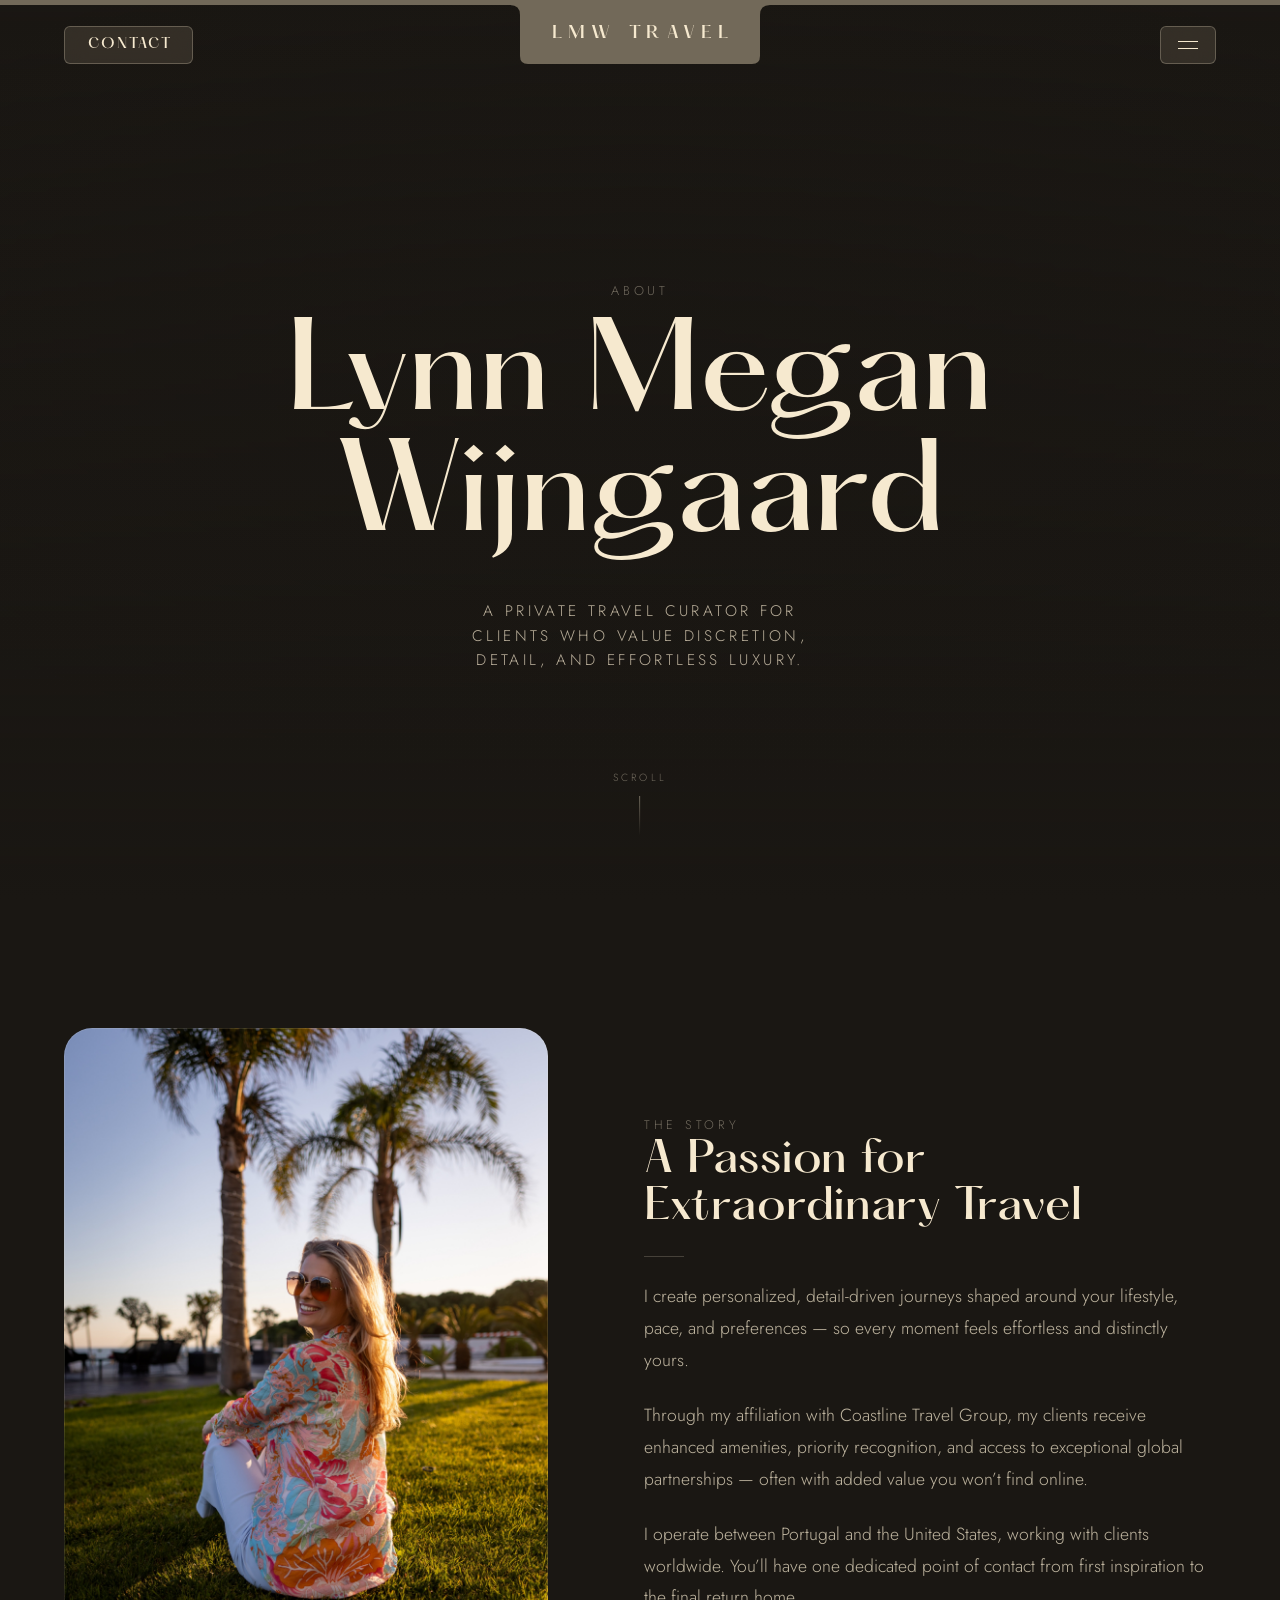
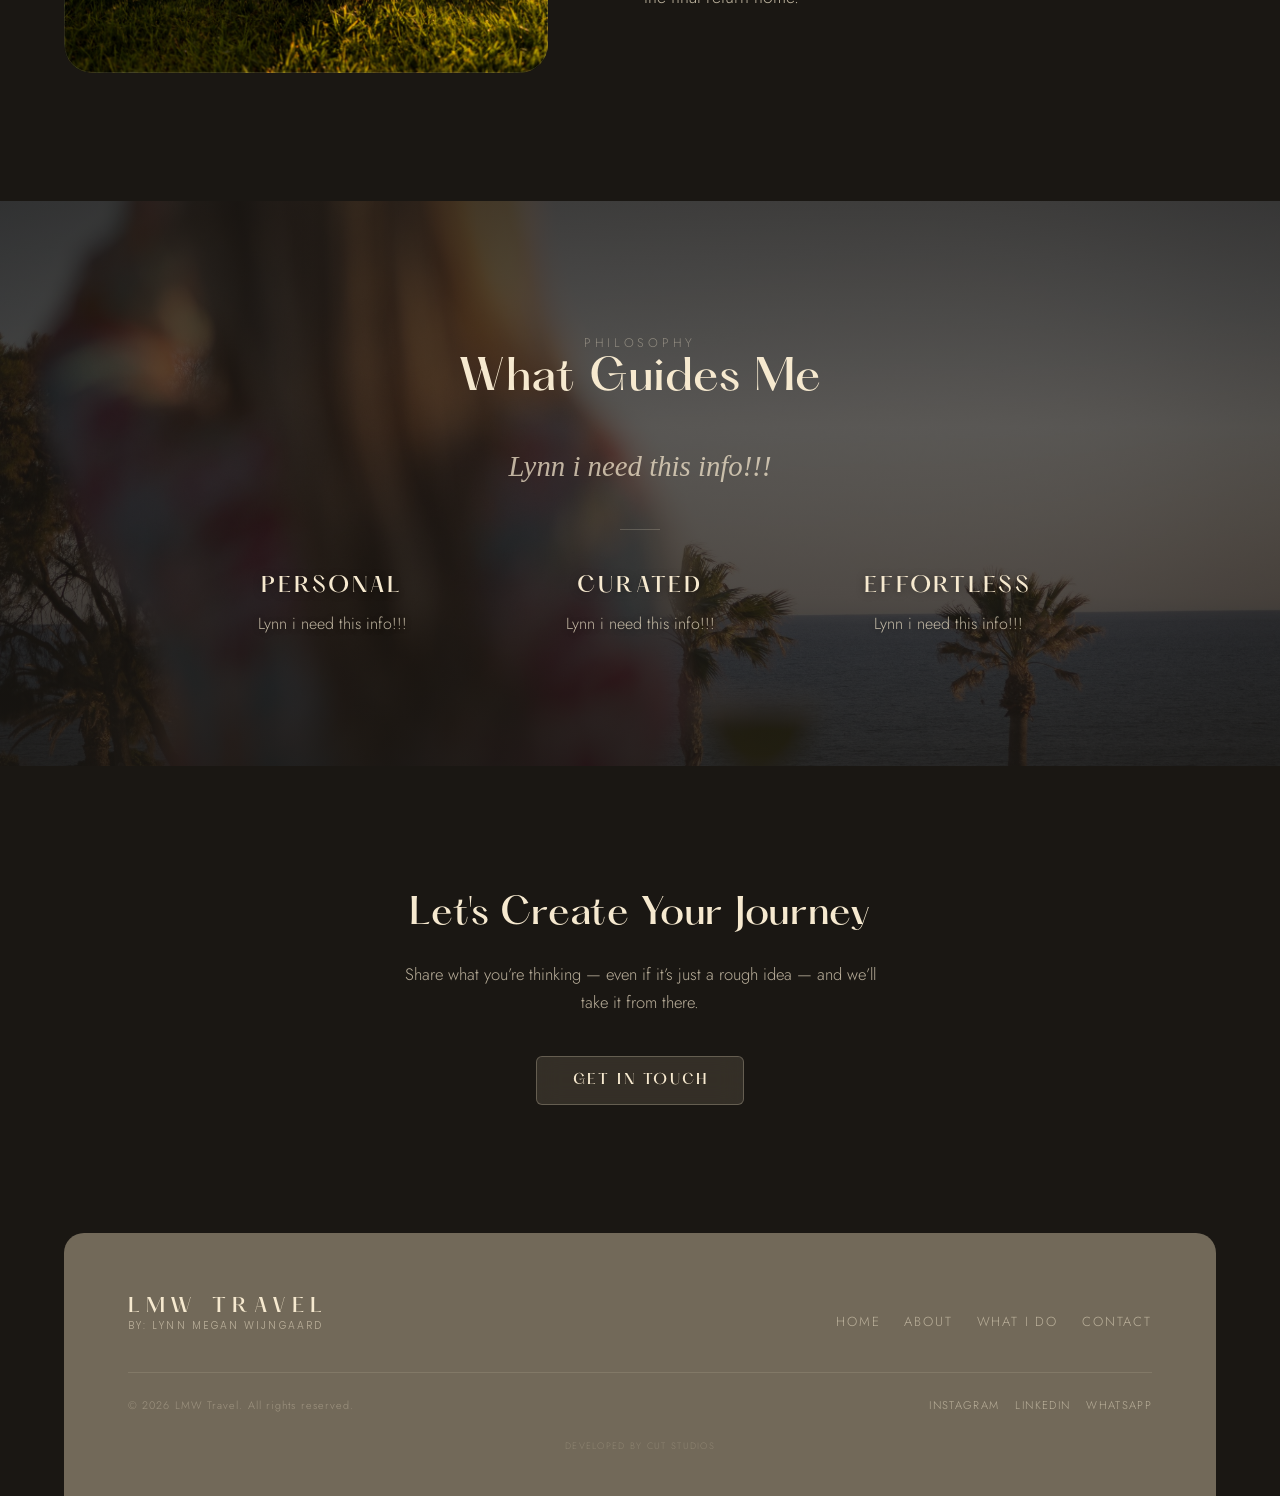
==== about.html @ 9babb36f "m" ====
<!DOCTYPE html>
<html lang="en">
<head>
  <meta charset="UTF-8">
  <meta name="viewport" content="width=device-width, initial-scale=1.0, viewport-fit=cover">
  <meta name="description" content="Meet Lynn Megan Wijngaard — the curator behind LMW Travel's bespoke luxury journeys.">
  <title>About Lynn — LMW Travel</title>

  <!-- Stylesheets (order matters) -->
  <link rel="stylesheet" href="css/reset.css">
  <link rel="stylesheet" href="css/variables.css">
  <link rel="stylesheet" href="css/typography.css">
  <link rel="stylesheet" href="css/animations.css">
  <link rel="stylesheet" href="css/header.css">
  <link rel="stylesheet" href="css/nav-overlay.css">
  <link rel="stylesheet" href="css/about.css">
  <link rel="stylesheet" href="css/footer.css">

  <!-- Preconnect for Google Fonts performance -->
  <link rel="preconnect" href="https://fonts.googleapis.com">
  <link rel="preconnect" href="https://fonts.gstatic.com" crossorigin>

  <noscript><style>.about-hero--ready .about-hero__label,.about-hero--ready .about-hero__title,.about-hero--ready .about-hero__subtitle,.about-hero--ready .about-hero__scroll{opacity:1!important;transform:none!important;animation:none!important}.header{visibility:visible!important}[data-reveal]{opacity:1!important;transform:none!important}</style></noscript>
</head>
<body class="about-page">

  <!-- ======== Header ======== -->
  <header class="header" role="banner">

    <div class="header__notch-wrap" aria-hidden="true">
      <svg class="header__notch-svg" preserveAspectRatio="none" xmlns="http://www.w3.org/2000/svg">
        <path class="header__notch-path"/>
      </svg>
    </div>

    <div class="header__bar">

      <a href="contact.html" class="header__contact" aria-label="Get in touch with Lynn">
        <svg class="header__contact-icon" aria-hidden="true" viewBox="0 0 24 24" fill="none" stroke="currentColor" stroke-width="1.5" stroke-linecap="round" stroke-linejoin="round">
          <rect x="2" y="4" width="20" height="16" rx="2"/>
          <path d="M22 4L12 13 2 4"/>
        </svg>
        <span class="header__contact-label">Contact</span>
      </a>

      <a href="index.html" class="header__notch" aria-label="LMW Travel — Home">
        <span class="header__notch-label">LMW TRAVEL</span>
      </a>

      <button
        class="hamburger"
        type="button"
        aria-label="Open navigation"
        aria-expanded="false"
        aria-controls="nav-overlay"
      >
        <span class="hamburger__line" aria-hidden="true"></span>
        <span class="hamburger__line" aria-hidden="true"></span>
      </button>

    </div>

  </header>

  <!-- ======== Navigation Overlay ======== -->
  <div class="nav-overlay" id="nav-overlay" role="dialog" aria-modal="true" aria-label="Navigation menu">

    <div class="nav-overlay__panel nav-overlay__panel--left">
      <div class="nav-overlay__inner">
        <div class="nav-overlay__brand-block">
          <span class="nav-overlay__logo-title">LMW Travel</span>
          <span class="nav-overlay__logo-subtitle">By: Lynn Megan Wijngaard</span>
        </div>
        <div class="nav-overlay__contact-block">
          <h3 class="nav-overlay__contact-heading">Get in Touch</h3>
          <p class="nav-overlay__contact-name">Lynn Megan Wijngaard</p>
          <a href="mailto:lynn@lmwtravel.com" class="nav-overlay__contact-link">lynn@lmwtravel.com</a>
          <a href="tel:+351913564962" class="nav-overlay__contact-link">+351 913 564 962</a>
        </div>
        <div class="nav-overlay__social-block">
          <a href="https://www.instagram.com/lynn_lmwtravel/" target="_blank" rel="noopener noreferrer" class="nav-overlay__social-link" aria-label="Instagram">Instagram</a>
          <a href="https://www.linkedin.com/in/lynn-megan-wijngaard-82597711a/" target="_blank" rel="noopener noreferrer" class="nav-overlay__social-link" aria-label="LinkedIn">LinkedIn</a>
          <a href="https://wa.me/351913564962?text=Hi%20Lynn%2C%20I%E2%80%99d%20love%20some%20help%20planning%20my%20next%20trip%20%E2%80%94%20looking%20forward%20to%20hearing%20from%20you!" target="_blank" rel="noopener noreferrer" class="nav-overlay__social-link" aria-label="WhatsApp">WhatsApp</a>
        </div>
      </div>
    </div>

    <div class="nav-overlay__photo">
      <img src="assets/images/lynn photo for off canvas menu.jpg" alt="LMW Travel" class="nav-overlay__photo-img nav-overlay__photo-img--active" data-index="0" />
      <img src="assets/images/what i do photo.jpg" alt="What I Do" class="nav-overlay__photo-img" data-index="1" />
      <img src="assets/images/benefits.jpg" alt="Benefits & Partnerships" class="nav-overlay__photo-img" data-index="2" />
      <img src="assets/images/Lynn about me photo.jpg" alt="About Me" class="nav-overlay__photo-img" data-index="3" />
      <img src="assets/images/contact photo.jpg" alt="Contact" class="nav-overlay__photo-img" data-index="4" />
    </div>

    <div class="nav-overlay__panel nav-overlay__panel--right">
      <div class="nav-overlay__inner">
        <div class="nav-overlay__brand-block nav-overlay__brand-block--mobile">
          <span class="nav-overlay__logo-title">LMW Travel</span>
          <span class="nav-overlay__logo-subtitle">By: Lynn Megan Wijngaard</span>
        </div>
        <nav class="nav-overlay__list" role="navigation" aria-label="Main navigation">
          <a href="about.html" class="nav-overlay__link" data-photo="3">About Me</a>
          <a href="contact.html" class="nav-overlay__link" data-photo="4">Contact</a>
          <a href="whatido.html" class="nav-overlay__link" data-photo="1">What I Do</a>
          <a href="benefits.html" class="nav-overlay__link" data-photo="2">Benefits &amp; Partnerships</a>
        </nav>
      </div>
      <div class="nav-overlay__lang">
        <button class="nav-overlay__lang-btn nav-overlay__lang-btn--active" data-lang="en">EN</button>
        <button class="nav-overlay__lang-btn" data-lang="pt">PT</button>
        <button class="nav-overlay__lang-btn" data-lang="nl">NL</button>
      </div>
    </div>

  </div>

  <!-- ======== Main Content ======== -->
  <main>

    <!-- ======== Hero Section ======== -->
    <section class="about-hero" aria-label="About Lynn">

      <div class="about-hero__image" aria-hidden="true"></div>
      <div class="about-hero__overlay" aria-hidden="true"></div>

      <div class="about-hero__content">
        <span class="about-hero__label">About</span>
        <h1 class="about-hero__title">Lynn Megan Wijngaard</h1>
        <p class="about-hero__subtitle">
          A private travel curator for clients who value discretion, detail, and effortless luxury.
        </p>
      </div>

      <div class="about-hero__scroll" aria-hidden="true">
        <span class="about-hero__scroll-label">Scroll</span>
        <span class="about-hero__scroll-line"></span>
      </div>

    </section>

    <!-- ======== Biography Section ======== -->
    <section class="about-bio" aria-label="Biography">
      <div class="about-bio__inner">

        <div class="about-bio__portrait-wrap" data-reveal>
          <div class="about-bio__portrait">
            <img
              src="assets/images/thestorysectionimage.jpg"
              alt="Lynn Megan Wijngaard — luxury travel curator"
              loading="lazy"
            />
            <div class="about-bio__portrait-accent" aria-hidden="true"></div>
          </div>
        </div>

        <div class="about-bio__text" data-reveal>
          <span class="about-bio__eyebrow">The Story</span>
          <h2 class="about-bio__heading">A Passion for<br>Extraordinary Travel</h2>
          <div class="about-bio__line" aria-hidden="true"></div>
          <div class="about-bio__body">
            <p>
              I create personalized, detail-driven journeys shaped around your lifestyle, pace, and preferences — so every moment feels effortless and distinctly yours.
            </p>
            <p>
              Through my affiliation with Coastline Travel Group, my clients receive enhanced amenities, priority recognition, and access to exceptional global partnerships — often with added value you won’t find online.
            </p>
            <p>
              I operate between Portugal and the United States, working with clients worldwide. You’ll have one dedicated point of contact from first inspiration to the final return home.
            </p>
          </div>
        </div>

      </div>
    </section>

    <!-- ======== Values / Philosophy ======== -->
    <section class="about-values" aria-label="Philosophy">
      <div class="about-values__bg" aria-hidden="true"></div>
      <div class="about-values__overlay" aria-hidden="true"></div>
      <div class="about-values__inner" data-reveal>

        <span class="about-values__eyebrow">Philosophy</span>
        <h2 class="about-values__heading">What Guides Me</h2>
        <blockquote class="about-values__quote">
          Lynn i need this info!!!
        </blockquote>
        <div class="about-values__line" aria-hidden="true"></div>

        <div class="about-values__pillars">
          <div class="about-values__pillar">
            <h3 class="about-values__pillar-title">Personal</h3>
            <p class="about-values__pillar-desc">Lynn i need this info!!!</p>
          </div>
          <div class="about-values__pillar">
            <h3 class="about-values__pillar-title">Curated</h3>
            <p class="about-values__pillar-desc">Lynn i need this info!!!</p>
          </div>
          <div class="about-values__pillar">
            <h3 class="about-values__pillar-title">Effortless</h3>
            <p class="about-values__pillar-desc">Lynn i need this info!!!</p>
          </div>
        </div>

      </div>
    </section>

    <!-- ======== Call to Action ======== -->
    <section class="about-cta" aria-label="Get started">
      <div class="about-cta__inner" data-reveal>
        <h2 class="about-cta__heading">Let's Create Your Journey</h2>
        <p class="about-cta__desc">
          Share what you’re thinking — even if it’s just a rough idea — and we’ll take it from there.
        </p>
        <a href="mailto:lynn@lmwtravel.com" class="about-cta__btn">Get in Touch</a>
      </div>
    </section>

  </main>

  <!-- ======== Footer ======== -->
  <footer class="site-footer" role="contentinfo">
    <div class="site-footer__card">
      <div class="site-footer__top" data-reveal>
        <div class="site-footer__brand">
          <span class="site-footer__logo">LMW Travel</span>
          <span class="site-footer__tagline">By: Lynn Megan Wijngaard</span>
        </div>
        <nav class="site-footer__links" aria-label="Footer navigation">
          <a href="index.html" class="site-footer__link">Home</a>
          <a href="about.html" class="site-footer__link">About</a>
          <a href="whatido.html" class="site-footer__link">What&nbsp;I&nbsp;Do</a>
          <a href="contact.html" class="site-footer__link">Contact</a>
        </nav>
      </div>
      <div class="site-footer__bottom">
        <span class="site-footer__copy">&copy; 2026 LMW Travel. All rights reserved.</span>
        <div class="site-footer__social">
          <a href="https://www.instagram.com/lynn_lmwtravel/" target="_blank" rel="noopener noreferrer" class="site-footer__social-link" aria-label="Instagram">Instagram</a>
          <a href="https://www.linkedin.com/in/lynn-megan-wijngaard-82597711a/" target="_blank" rel="noopener noreferrer" class="site-footer__social-link" aria-label="LinkedIn">LinkedIn</a>
          <a href="https://wa.me/351913564962?text=Hi%20Lynn%2C%20I%E2%80%99d%20love%20some%20help%20planning%20my%20next%20trip%20%E2%80%94%20looking%20forward%20to%20hearing%20from%20you!" target="_blank" rel="noopener noreferrer" class="site-footer__social-link" aria-label="WhatsApp">WhatsApp</a>
        </div>
      </div>
      <div class="site-footer__credit">
        <span class="site-footer__credit-text">Developed by <a href="https://www.cutstudios.pt" target="_blank" rel="noopener noreferrer" class="site-footer__credit-link" aria-label="Cut Studios"><span class="site-footer__cut-logo" aria-hidden="true"></span>Cut Studios</a></span>
      </div>
    </div>
  </footer>

  <!-- ======== Back to Top ======== -->
  <button class="back-to-top" id="back-to-top" type="button" aria-label="Back to top">
    <svg width="14" height="14" viewBox="0 0 14 14" fill="none" stroke="currentColor" stroke-width="1.2" stroke-linecap="round" stroke-linejoin="round" aria-hidden="true">
      <path d="M7 12V2"/>
      <path d="M2 6l5-5 5 5"/>
    </svg>
  </button>

  <!-- Scripts (deferred) -->
  <script src="js/nav.js" defer></script>
  <script src="js/about.js" defer></script>

</body>
</html>
---- css/variables.css ----
/* ==========================================================================
   LMW Travel — CSS Custom Properties
   ========================================================================== */

:root {
  /* ---- Colors ---- */
  --color-stone: #726959;
  --color-cream: #f6e9cf;
  --color-ink: #1a1713;

  /* Stone glazes */
  --color-stone-55: rgba(114, 105, 89, 0.55);
  --color-stone-65: rgba(114, 105, 89, 0.65);
  --color-stone-75: rgba(114, 105, 89, 0.75);
  --color-stone-30: rgba(114, 105, 89, 0.3);
  --color-stone-35: rgba(114, 105, 89, 0.35);

  /* Cream UI */
  --color-cream-75: rgba(246, 233, 207, 0.75);
  --color-cream-72: rgba(246, 233, 207, 0.72);
  --color-cream-40: rgba(246, 233, 207, 0.4);
  --color-cream-20: rgba(246, 233, 207, 0.2);
  --color-cream-12: rgba(246, 233, 207, 0.12);

  /* Ink overlays */
  --color-ink-55: rgba(26, 23, 19, 0.55);
  --color-ink-72: rgba(26, 23, 19, 0.72);
  --color-ink-97: rgba(26, 23, 19, 0.97);

  /* ---- Typography ---- */
  --font-display: 'Cormorant Garamond', serif;
  --font-brand: 'PP Hatton', 'Cormorant Garamond', serif;
  --font-ui: 'Jost', sans-serif;

  --text-hero: clamp(3.2rem, 9vw, 8rem);
  --text-sub: clamp(0.85rem, 2vw, 1.1rem);
  --text-nav: clamp(0.7rem, 1.5vw, 0.85rem);
  --text-caption: clamp(0.65rem, 1.2vw, 0.75rem);

  --tracking-display: 0.02em;
  --tracking-wide: 0.18em;
  --tracking-ultra: 0.3em;

  /* ---- Spacing ---- */
  --space-xs: 0.5rem;
  --space-sm: 1rem;
  --space-md: 1.5rem;
  --space-lg: 2.5rem;
  --space-xl: 4rem;
  --space-2xl: 6rem;

  --header-height: 70px;
  --header-height-mobile: 56px;

  --notch-width: 240px;
  --notch-width-mobile: 175px;
  --notch-height: 64px;
  --notch-height-mobile: 52px;

  --rail-weight: 5px;

  --btn-height: 34px;
  --btn-height-desktop: 38px;

  --btn-radius: 6px;
  --btn-bg: rgba(114, 105, 89, 0.3);
  --btn-bg-hover: rgba(114, 105, 89, 0.5);
  --btn-border: rgba(246, 233, 207, 0.25);

  /* ---- Easings ---- */
  --ease-luxury: cubic-bezier(0.25, 0.46, 0.45, 0.94);
  --ease-entrance: cubic-bezier(0.16, 1, 0.3, 1);
  --ease-exit: cubic-bezier(0.55, 0, 1, 0.45);

  /* ---- Durations ---- */
  --dur-fast: 0.25s;
  --dur-mid: 0.5s;
  --dur-slow: 0.9s;
  --dur-cinematic: 1.4s;

  /* ---- Staggered Hero Entrance Delays ---- */
  --delay-line1: 0.8s;
  --delay-line2: 1.1s;
  --delay-tagline: 1.4s;
  --delay-cta: 1.8s;

  /* Breakpoints (documented; media queries cannot reliably use var()) */
  --bp-tablet: 768px;
  --bp-desktop: 1024px;
  --bp-wide: 1440px;
}
---- css/typography.css ----
/* ==========================================================================
   LMW Travel — Typography: Font Imports & Type Scale
   ========================================================================== */

@import url('https://fonts.googleapis.com/css2?family=Jost:wght@300;400&family=Poppins:wght@300;400&display=swap');

@font-face {
  font-family: 'PP Hatton';
  src: url('../assets/fonts/pp-hatton-medium-500.otf') format('opentype');
  font-weight: 500;
  font-style: normal;
  font-display: swap;
}

body {
  font-family: var(--font-ui);
  font-weight: 300;
  color: var(--color-cream);
}

.t-display {
  font-family: var(--font-display);
  font-style: italic;
  font-weight: 400;
  letter-spacing: var(--tracking-display);
}

.t-ui {
  font-family: var(--font-ui);
  font-weight: 300;
  text-transform: uppercase;
  letter-spacing: var(--tracking-ultra);
}

.t-caption {
  font-family: var(--font-ui);
  font-weight: 300;
  font-size: var(--text-caption);
  text-transform: uppercase;
  letter-spacing: var(--tracking-ultra);
}
---- css/animations.css ----
/* ==========================================================================
   LMW Travel — Keyframes, Transitions, Entrance Animations
   ========================================================================== */

/* ---- Ken Burns — slow breathing scale ---- */

@keyframes kenBurns {
  0% {
    transform: scale(1);
  }
  100% {
    transform: scale(1.06);
  }
}

/* ---- Fade + Slide Up — hero text entrance ---- */

@keyframes fadeSlideUp {
  0% {
    opacity: 0;
    transform: translateX(var(--fade-x, 0)) translateY(24px);
  }
  100% {
    opacity: 1;
    transform: translateX(var(--fade-x, 0)) translateY(0);
  }
}

/* ---- Notch Drop — header notch entrance ---- */

@keyframes notchDrop {
  0% {
    opacity: 0;
    transform: translateX(-50%) translateY(-100%);
  }
  100% {
    opacity: 1;
    transform: translateX(-50%) translateY(0);
  }
}

/* ---- Fade In — generic ---- */

@keyframes fadeIn {
  0% {
    opacity: 0;
  }
  100% {
    opacity: 1;
  }
}

/* ---- Reduced Motion ---- */

@media (prefers-reduced-motion: reduce) {
  *,
  *::before,
  *::after {
    animation-duration: 0.01ms !important;
    animation-delay: 0ms !important;
    animation-iteration-count: 1 !important;
    transition-duration: 0.01ms !important;
    transition-delay: 0ms !important;
  }

  .hero {
    opacity: 1 !important;
  }

  .header {
    visibility: visible !important;
  }

  .hero__image {
    transform: scale(1) !important;
  }

  .hero__headline-line,
  .hero__tagline,
  .hero__cta {
    opacity: 1 !important;
    transform: none !important;
  }

  .nav-overlay__link {
    opacity: 1 !important;
    transform: none !important;
  }

  .nav-overlay__panel,
  .nav-overlay__photo {
    opacity: 1 !important;
    transform: none !important;
  }

  .header__notch {
    opacity: 1 !important;
    transform: translateX(-50%) !important;
  }

  .hamburger,
  .header__contact {
    opacity: 1 !important;
  }
}
---- css/header.css ----
/* ==========================================================================
   LMW Travel — Header
   Flex-based bar: Contact (left) | Notch (center) | Menu (right)
   Guaranteed no overlap at any viewport width (320px → 2560px+).
   ========================================================================== */

/* ---- Header Shell ---- */

.header {
  position: fixed;
  top: 0;
  left: 0;
  width: 100%;
  z-index: 200;
  pointer-events: none;
  visibility: hidden;
}

.header--ready {
  visibility: visible;
}

/* ---- Top Bar — flex row ---- */

.header__bar {
  position: relative;
  display: flex;
  align-items: flex-start;
  justify-content: space-between;
  width: 100%;
  padding: 0 var(--space-sm);
  pointer-events: none;
}

@media (min-width: 768px) {
  .header__bar {
    padding: 0 var(--space-md);
  }
}

@media (min-width: 1024px) {
  .header__bar {
    padding: 0 var(--space-xl);
  }
}

@media (min-width: 1440px) {
  .header__bar {
    padding: 0 var(--space-2xl);
  }
}

/* ---- SVG — solid top rail + notch (one filled shape) ---- */

.header__notch-wrap {
  position: fixed;
  top: 0;
  left: 0;
  width: 100%;
  height: var(--notch-height-mobile);
  pointer-events: none;
  z-index: 109;
  opacity: 0;
  animation: fadeIn var(--dur-mid) var(--ease-entrance) 0.3s forwards;
}

@media (min-width: 1024px) {
  .header__notch-wrap {
    height: var(--notch-height);
  }
}

.header__notch-svg {
  position: absolute;
  top: 0;
  left: 0;
  width: 100%;
  height: 100%;
  overflow: visible;
}

.header__notch-path {
  fill: var(--color-stone);
  stroke: none;
}

/* ---- Contact Button (left slot) ---- */

.header__contact {
  flex-shrink: 0;
  display: flex;
  align-items: center;
  justify-content: center;
  height: var(--btn-height);
  margin-top: calc(var(--notch-height-mobile) - var(--btn-height));
  padding: 0 0.7em;
  pointer-events: auto;
  -webkit-tap-highlight-color: transparent;
  text-decoration: none;
  background: var(--btn-bg);
  border: 1px solid var(--btn-border);
  border-radius: var(--btn-radius);
  transition: background var(--dur-fast) var(--ease-luxury),
              border-color var(--dur-fast) var(--ease-luxury);
  opacity: 0;
  animation: fadeIn var(--dur-mid) var(--ease-entrance) 0.5s forwards;
}

@supports (backdrop-filter: blur(1px)) {
  .header__contact {
    backdrop-filter: blur(12px) saturate(140%);
    -webkit-backdrop-filter: blur(12px) saturate(140%);
  }
}

@media (min-width: 768px) {
  .header__contact {
    padding: 0 1em;
  }
}

@media (min-width: 1024px) {
  .header__contact {
    height: var(--btn-height-desktop);
    margin-top: calc(var(--notch-height) - var(--btn-height-desktop));
    padding: 0 1.3em;
  }
}

@media (hover: hover) {
  .header__contact:hover {
    background: var(--btn-bg-hover);
    border-color: rgba(246, 233, 207, 0.45);
  }
}

.header__contact-icon {
  width: 18px;
  height: 18px;
  color: var(--color-cream);
}

@media (min-width: 768px) {
  .header__contact-icon {
    display: none;
  }
}

.header__contact-label {
  font-family: var(--font-brand);
  font-weight: 500;
  font-size: 0.62rem;
  text-transform: uppercase;
  letter-spacing: 0.12em;
  text-indent: 0.12em;
  color: var(--color-cream);
  white-space: nowrap;
  line-height: 1;
  display: none;
}

@media (min-width: 768px) {
  .header__contact-label {
    display: block;
    font-size: 0.72rem;
    letter-spacing: 0.14em;
    text-indent: 0.14em;
  }
}

@media (min-width: 1024px) {
  .header__contact-label {
    font-size: 0.82rem;
  }
}

/* ---- Centered Logo Notch (label floats over the SVG-filled shape) ---- */

.header__notch {
  position: absolute;
  top: 0;
  left: 50%;
  transform: translateX(-50%);
  width: clamp(150px, 42vw, var(--notch-width-mobile));
  height: var(--notch-height-mobile);
  display: flex;
  align-items: center;
  justify-content: center;
  pointer-events: auto;
  z-index: 110;
  -webkit-tap-highlight-color: transparent;
  text-decoration: none;
  background: none;
  opacity: 0;
  animation: notchDrop var(--dur-slow) var(--ease-entrance) 0.3s forwards;
}

@media (min-width: 1024px) {
  .header__notch {
    width: var(--notch-width);
    height: var(--notch-height);
  }
}

.header__notch-label {
  font-family: var(--font-brand);
  font-style: normal;
  font-weight: 500;
  font-size: 0.78rem;
  letter-spacing: 0.4em;
  text-indent: 0.4em;
  color: var(--color-cream);
  white-space: nowrap;
  line-height: 1;
  padding-top: var(--rail-weight);
  text-transform: uppercase;
}

@media (min-width: 768px) {
  .header__notch-label {
    font-size: 0.85rem;
  }
}

@media (min-width: 1024px) {
  .header__notch-label {
    font-size: 1.05rem;
  }
}

/* ---- Menu Button (right slot) ---- */

.hamburger {
  flex-shrink: 0;
  display: flex;
  flex-direction: column;
  align-items: center;
  justify-content: center;
  gap: 5px;
  width: 44px;
  height: var(--btn-height);
  margin-top: calc(var(--notch-height-mobile) - var(--btn-height));
  pointer-events: auto;
  -webkit-tap-highlight-color: transparent;
  background: var(--btn-bg);
  border: 1px solid var(--btn-border);
  border-radius: var(--btn-radius);
  transition: background var(--dur-fast) var(--ease-luxury),
              border-color var(--dur-fast) var(--ease-luxury);
  opacity: 0;
  animation: fadeIn var(--dur-mid) var(--ease-entrance) 0.5s forwards;
}

@supports (backdrop-filter: blur(1px)) {
  .hamburger {
    backdrop-filter: blur(12px) saturate(140%);
    -webkit-backdrop-filter: blur(12px) saturate(140%);
  }
}

@media (min-width: 1024px) {
  .hamburger {
    width: 56px;
    height: var(--btn-height-desktop);
    margin-top: calc(var(--notch-height) - var(--btn-height-desktop));
    gap: 6px;
  }
}

@media (hover: hover) {
  .hamburger:hover {
    background: var(--btn-bg-hover);
    border-color: rgba(246, 233, 207, 0.45);
  }
}

.hamburger__line {
  display: block;
  width: 18px;
  height: 1px;
  background: var(--color-cream);
  transition: transform var(--dur-fast) var(--ease-luxury),
              opacity var(--dur-fast) var(--ease-luxury);
}

@media (min-width: 1024px) {
  .hamburger__line {
    width: 20px;
  }
}

.hamburger--active .hamburger__line:first-child {
  transform: translateY(3px) rotate(45deg);
}

.hamburger--active .hamburger__line:last-child {
  transform: translateY(-3px) rotate(-45deg);
}

/* ---- Lock final state after entrance animation, enable transitions ---- */

.header__notch-wrap.anim-done,
.header__contact.anim-done,
.hamburger.anim-done {
  animation: none !important;
  opacity: 1;
}

.header__notch.anim-done {
  animation: none !important;
  opacity: 1;
  transform: translateX(-50%);
}

/* ---- Slide header chrome off-screen when menu is open ---- */

.header__notch-wrap,
.header__contact,
.header__notch {
  transition: transform 0.6s var(--ease-entrance) 0.25s,
              opacity 0.6s var(--ease-entrance) 0.25s;
}

.header--menu-open .header__notch-wrap,
.header--menu-open .header__contact {
  transform: translateY(calc(-1 * var(--notch-height-mobile) - 20px));
  opacity: 0;
  pointer-events: none;
  transition: transform 0.3s var(--ease-exit),
              opacity 0.3s var(--ease-exit);
}

.header--menu-open .header__notch {
  transform: translateX(-50%) translateY(calc(-1 * var(--notch-height-mobile) - 20px));
  opacity: 0;
  pointer-events: none;
  transition: transform 0.3s var(--ease-exit),
              opacity 0.3s var(--ease-exit);
}

@media (min-width: 1024px) {
  .header--menu-open .header__notch-wrap,
  .header--menu-open .header__contact {
    transform: translateY(calc(-1 * var(--notch-height) - 20px));
  }

  .header--menu-open .header__notch {
    transform: translateX(-50%) translateY(calc(-1 * var(--notch-height) - 20px));
  }
}

/* ---- Slide header off-screen when a card is expanded fullscreen ---- */

.header--card-expanded .header__notch-wrap,
.header--card-expanded .header__contact {
  transform: translateY(calc(-1 * var(--notch-height-mobile) - 20px));
  opacity: 0;
  pointer-events: none;
  transition: transform 0.4s var(--ease-exit),
              opacity 0.4s var(--ease-exit);
}

.header--card-expanded .header__notch {
  transform: translateX(-50%) translateY(calc(-1 * var(--notch-height-mobile) - 20px));
  opacity: 0;
  pointer-events: none;
  transition: transform 0.4s var(--ease-exit),
              opacity 0.4s var(--ease-exit);
}

@media (min-width: 1024px) {
  .header--card-expanded .header__notch-wrap,
  .header--card-expanded .header__contact {
    transform: translateY(calc(-1 * var(--notch-height) - 20px));
  }

  .header--card-expanded .header__notch {
    transform: translateX(-50%) translateY(calc(-1 * var(--notch-height) - 20px));
  }
}
---- css/nav-overlay.css ----
/* ==========================================================================
   LMW Travel — Navigation Overlay
   Desktop: two panels + centered photo, full-width layout
   Mobile: full-screen immersive menu
   ========================================================================== */

/* ---- Overlay Shell ---- */

.nav-overlay {
  position: fixed;
  inset: 0;
  z-index: 105;
  opacity: 0;
  visibility: hidden;
  pointer-events: none;
  transition: opacity 0.8s var(--ease-luxury),
              visibility 0.8s var(--ease-luxury);
}

.nav-overlay--open {
  opacity: 1;
  visibility: visible;
  pointer-events: auto;
}

.nav-overlay:not(.nav-overlay--open) {
  transition: opacity 0.5s var(--ease-exit),
              visibility 0.5s var(--ease-exit);
}

/* ============================================================
   MOBILE FIRST — full-screen immersive menu
   ============================================================ */

.nav-overlay__panel--left {
  display: none;
}

.nav-overlay__photo {
  display: none;
}

.nav-overlay__panel--right {
  position: absolute;
  inset: 0;
  display: flex;
  flex-direction: column;
  justify-content: center;
  align-items: center;
  text-align: center;
  padding: 0 var(--space-lg);
  background-color: var(--color-stone);
  background-image: url('../assets/images/background off canvas mnue 2.png');
  background-size: cover;
  background-position: center;
  color: var(--color-cream);
  overflow-y: auto;
}

/* ---- Inner wrapper ---- */

.nav-overlay__inner {
  display: flex;
  flex-direction: column;
  justify-content: center;
  align-items: inherit;
  text-align: inherit;
  width: 100%;
}

/* ---- Mobile brand block (above nav links, hidden on desktop) ---- */

.nav-overlay__brand-block--mobile {
  margin-bottom: var(--space-xl);
}

@media (min-width: 1024px) {
  .nav-overlay__brand-block.nav-overlay__brand-block--mobile {
    display: none;
  }
}

.nav-overlay--open .nav-overlay__brand-block--mobile {
  opacity: 1;
  transform: translate(0);
  transition-delay: 0.1s;
}

/* ============================================================
   MOBILE NAV LINKS — large, centered, filling the screen
   ============================================================ */

.nav-overlay__link {
  font-family: var(--font-brand);
  font-weight: 500;
  color: var(--color-cream);
  text-decoration: none;
  display: block;
  opacity: 0;
  transform: translateY(30px);
  transition: opacity 0.5s var(--ease-entrance),
              transform 0.5s var(--ease-entrance);
  font-size: clamp(2rem, 8.5vw, 3rem);
  line-height: 1.45;
}

.nav-overlay__list {
  display: flex;
  flex-direction: column;
  gap: 0;
  width: 100%;
}

/* ---- Staggered entrance ---- */

.nav-overlay--open .nav-overlay__link {
  opacity: 1;
  transform: translate(0);
}

.nav-overlay--open .nav-overlay__link:nth-child(1) { transition-delay: 0.2s; }
.nav-overlay--open .nav-overlay__link:nth-child(2) { transition-delay: 0.28s; }
.nav-overlay--open .nav-overlay__link:nth-child(3) { transition-delay: 0.36s; }
.nav-overlay--open .nav-overlay__link:nth-child(4) { transition-delay: 0.44s; }

/* ---- Instant hover dimming ---- */

@media (hover: hover) {
  .nav-overlay__list:hover .nav-overlay__link {
    opacity: 0.35;
    transition: opacity 0.08s ease;
  }

  .nav-overlay__list:hover .nav-overlay__link:hover {
    opacity: 1;
    transition: opacity 0.08s ease;
  }
}

/* ---- Language selector ---- */

.nav-overlay__lang {
  display: flex;
  gap: 1.4rem;
  opacity: 0;
  transform: translateY(10px);
  transition: opacity 0.5s var(--ease-entrance),
              transform 0.5s var(--ease-entrance);
  margin-top: var(--space-xl);
  align-self: center;
}

.nav-overlay--open .nav-overlay__lang {
  opacity: 1;
  transform: translate(0);
  transition-delay: 0.45s;
}

.nav-overlay__lang-btn {
  font-family: var(--font-ui);
  font-weight: 300;
  font-size: 0.85rem;
  text-transform: uppercase;
  letter-spacing: 0.14em;
  color: var(--color-cream-40);
  background: none;
  border: none;
  cursor: pointer;
  padding: 0;
  transition: color 0.15s ease;
}

.nav-overlay__lang-btn--active {
  color: var(--color-cream);
  font-weight: 400;
}

@media (hover: hover) {
  .nav-overlay__lang-btn:hover {
    color: var(--color-cream-75);
  }
}

/* ============================================================
   TABLET (768px) — slightly larger text
   ============================================================ */

@media (min-width: 768px) {
  .nav-overlay__link {
    font-size: clamp(3rem, 7vw, 4rem);
    line-height: 1.5;
  }

  .nav-overlay__panel--right {
    padding: var(--space-xl) var(--space-xl);
  }
}

/* ============================================================
   DESKTOP (1024px) — two panels + centered photo
   ============================================================ */

@media (min-width: 1024px) {
  .nav-overlay {
    --photo-w: 300px;
    --photo-h: 440px;
    --photo-gutter: 56px;
    display: flex;
    flex-direction: row;
  }

  /* Desktop: add breathing room between menu items */
  .nav-overlay__list {
    gap: var(--space-sm);
  }

  /* ---- Left Panel ---- */

  .nav-overlay__panel--left {
    display: flex;
    flex-direction: column;
    justify-content: center;
    align-items: center;
    text-align: center;
    width: 50%;
    flex-shrink: 0;
    padding: var(--space-2xl) var(--space-xl);
    padding-right: calc(var(--photo-w) / 2 + var(--photo-gutter));
    color: var(--color-cream);
    background-color: var(--color-stone);
    background-image: url('../assets/images/background off canvas menu.png');
    background-size: cover;
    background-position: center;
    overflow-y: auto;
  }

  .nav-overlay__panel--left .nav-overlay__inner {
    gap: var(--space-xl);
    max-width: none;
  }

  /* ---- Photo ---- */

  .nav-overlay__photo {
    display: block;
    position: absolute;
    top: 50%;
    left: 50%;
    transform: translate(-50%, -50%);
    width: var(--photo-w);
    height: var(--photo-h);
    z-index: 2;
    pointer-events: none;
    border-radius: clamp(1.25rem, 2.2vw, 2rem);
    overflow: hidden;
  }

  /* ---- Right Panel ---- */

  .nav-overlay__panel--right {
    position: relative;
    width: 50%;
    flex-shrink: 0;
    justify-content: center;
    align-items: flex-start;
    text-align: left;
    padding: var(--space-2xl) var(--space-xl);
    padding-left: calc(var(--photo-w) / 2 + var(--photo-gutter));
    background-color: var(--color-stone);
    background-image: url('../assets/images/background off canvas mnue 2.png');
    background-size: cover;
    background-position: center;
    overflow-y: auto;
    overflow-x: hidden; /* keep long labels inside the panel */
  }

  .nav-overlay__inner {
    max-width: none;
  }

  /* ---- Desktop nav links — large serif ---- */

  .nav-overlay__link {
    /* Slightly smaller max size so long labels wrap inside the right panel */
    font-size: clamp(2.4rem, 3.6vw, 3.8rem);
    line-height: 1.5;
    transform: none; /* don't push text off-screen */
    /* Desktop: keep the hover/click hit-area tight to the text. */
    display: inline-block;
    width: auto;
    align-self: flex-start;
    max-width: 100%;
    white-space: normal;
    overflow-wrap: anywhere; /* allow long items to wrap instead of overflowing */
  }

  /* Tighten line spacing for the wrapped second item ("Benefits & Partnerships") */
  .nav-overlay__list .nav-overlay__link:nth-child(2) {
    line-height: 1.15;
  }

  .nav-overlay--open .nav-overlay__link {
    transform: translate(0);
  }

  /* ---- Language — pinned bottom-right ---- */

  .nav-overlay__lang {
    position: absolute;
    bottom: var(--space-xl);
    right: var(--space-xl);
    margin-top: 0;
    align-self: auto;
    transform: translateX(30px);
  }
}

/* ============================================================
   LARGE DESKTOP (1440px) — even bigger
   ============================================================ */

@media (min-width: 1440px) {
  .nav-overlay {
    --photo-w: 340px;
    --photo-h: 500px;
    --photo-gutter: 64px;
  }

  .nav-overlay__panel--left {
    padding: var(--space-2xl) var(--space-2xl);
    padding-right: calc(var(--photo-w) / 2 + var(--photo-gutter));
  }

  .nav-overlay__panel--right {
    padding: var(--space-2xl) var(--space-2xl);
    padding-left: calc(var(--photo-w) / 2 + var(--photo-gutter));
  }

  .nav-overlay__link {
    font-size: clamp(2.9rem, 3.3vw, 4.2rem);
    line-height: 1.45;
  }

  .nav-overlay__lang {
    bottom: var(--space-2xl);
    right: var(--space-2xl);
  }
}

/* ============================================================
   ULTRA-WIDE (1800px)
   ============================================================ */

@media (min-width: 1800px) {
  .nav-overlay {
    --photo-w: 380px;
    --photo-h: 560px;
    --photo-gutter: 72px;
  }

  .nav-overlay__link {
    font-size: clamp(3.6rem, 3.2vw, 5.2rem);
  }
}

/* ============================================================
   Photo Images — crossfade + subtle zoom animation
   ============================================================ */

.nav-overlay__photo-img {
  position: absolute;
  inset: 0;
  width: 100%;
  height: 100%;
  object-fit: cover;
  opacity: 0;
  transform: scale(1.08);
  transition: opacity 0.5s cubic-bezier(0.4, 0, 0.2, 1),
              transform 0.7s cubic-bezier(0.16, 1, 0.3, 1);
  will-change: opacity, transform;
}

.nav-overlay__photo-img--active {
  opacity: 1;
  transform: scale(1);
}

/* ============================================================
   Content Entrance Animations
   ============================================================ */

/* ---- Left panel content ---- */

.nav-overlay__brand-block,
.nav-overlay__contact-block,
.nav-overlay__social-block {
  opacity: 0;
  transform: translateY(25px);
  transition: opacity 0.5s var(--ease-entrance),
              transform 0.5s var(--ease-entrance);
}

.nav-overlay--open .nav-overlay__brand-block {
  opacity: 1;
  transform: translate(0);
  transition-delay: 0.2s;
}

.nav-overlay--open .nav-overlay__contact-block {
  opacity: 1;
  transform: translate(0);
  transition-delay: 0.3s;
}

.nav-overlay--open .nav-overlay__social-block {
  opacity: 1;
  transform: translate(0);
  transition-delay: 0.4s;
}

@media (min-width: 1024px) {
  .nav-overlay__brand-block,
  .nav-overlay__contact-block,
  .nav-overlay__social-block {
    transform: translateX(-60px);
  }
}

/* ---- Close: slide back out ---- */

.nav-overlay:not(.nav-overlay--open) .nav-overlay__brand-block,
.nav-overlay:not(.nav-overlay--open) .nav-overlay__contact-block,
.nav-overlay:not(.nav-overlay--open) .nav-overlay__social-block,
.nav-overlay:not(.nav-overlay--open) .nav-overlay__lang,
.nav-overlay:not(.nav-overlay--open) .nav-overlay__link {
  transition-delay: 0s !important;
  transition-duration: 0.3s;
  transition-timing-function: var(--ease-exit);
}

.nav-overlay:not(.nav-overlay--open) .nav-overlay__photo-img {
  transition-delay: 0s !important;
  transition-duration: 0.3s;
}

/* ============================================================
   Component Styles
   ============================================================ */

/* ---- Brand Block ---- */

.nav-overlay__brand-block {
  display: flex;
  flex-direction: column;
  align-items: center;
  gap: 0.6rem;
}

.nav-overlay__logo-title {
  font-family: var(--font-brand);
  font-weight: 500;
  font-size: 1.8rem;
  letter-spacing: 0.4em;
  text-indent: 0.4em;
  text-transform: uppercase;
  color: var(--color-cream);
  line-height: 1;
  white-space: nowrap;
}

@media (min-width: 1440px) {
  .nav-overlay__logo-title {
    font-size: 2rem;
  }
}

.nav-overlay__logo-subtitle {
  font-family: 'Poppins', sans-serif;
  font-weight: 300;
  font-size: 0.65rem;
  letter-spacing: 0.25em;
  text-indent: 0.25em;
  text-transform: uppercase;
  color: var(--color-cream-75);
  line-height: 1;
  white-space: nowrap;
}

@media (min-width: 1440px) {
  .nav-overlay__logo-subtitle {
    font-size: 0.72rem;
  }
}

/* ---- Contact Block ---- */

.nav-overlay__contact-block {
  display: flex;
  flex-direction: column;
  align-items: center;
  gap: 0.7rem;
}

.nav-overlay__contact-heading {
  font-family: var(--font-brand);
  font-weight: 500;
  font-size: 1rem;
  text-transform: uppercase;
  letter-spacing: 0.22em;
  text-indent: 0.22em;
  color: var(--color-cream);
  margin-bottom: 0.8rem;
}

@media (min-width: 1440px) {
  .nav-overlay__contact-heading {
    font-size: 1.1rem;
  }
}

.nav-overlay__contact-name {
  font-family: var(--font-ui);
  font-weight: 400;
  font-size: 1.15rem;
  color: var(--color-cream);
}

@media (min-width: 1440px) {
  .nav-overlay__contact-name {
    font-size: 1.25rem;
  }
}

.nav-overlay__contact-link {
  font-family: var(--font-ui);
  font-weight: 300;
  font-size: 1.1rem;
  color: var(--color-cream);
  text-decoration: underline;
  text-underline-offset: 3px;
  text-decoration-color: rgba(246, 233, 207, 0.35);
  transition: text-decoration-color 0.15s ease;
}

@media (min-width: 1440px) {
  .nav-overlay__contact-link {
    font-size: 1.2rem;
  }
}

@media (hover: hover) {
  .nav-overlay__contact-link:hover {
    text-decoration-color: var(--color-cream);
  }
}

/* ---- Social Block ---- */

.nav-overlay__social-block {
  display: flex;
  gap: var(--space-md);
}

.nav-overlay__social-link {
  font-family: var(--font-ui);
  font-weight: 300;
  font-size: 0.85rem;
  text-transform: uppercase;
  letter-spacing: 0.15em;
  color: var(--color-cream);
  text-decoration: none;
  opacity: 0.8;
  transition: opacity 0.15s ease;
}

@media (min-width: 1440px) {
  .nav-overlay__social-link {
    font-size: 0.9rem;
  }
}

@media (hover: hover) {
  .nav-overlay__social-link:hover {
    opacity: 1;
  }
}
---- css/about.css ----
/* ==========================================================================
   LMW Travel — About Page
   Full-width layout: cinematic hero, portrait + biography, elegant footer
   ========================================================================== */

/* ---- Page Body ---- */

.about-page {
  background-color: var(--color-ink);
  color: var(--color-cream);
}

/* ==========================================================================
   Hero — full-viewport cinematic opener
   ========================================================================== */

.about-hero {
  position: relative;
  width: 100%;
  height: 100svh;
  overflow: hidden;
  display: flex;
  align-items: center;
  justify-content: center;
}

.about-hero__image {
  position: absolute;
  inset: 0;
  background-image: url('../assets/images/Lynn Final Photos-37.jpg');
  background-size: cover;
  background-position: center 30%;
  background-repeat: no-repeat;
  animation: kenBurns 22s var(--ease-luxury) forwards;
}

.about-hero__overlay {
  position: absolute;
  inset: 0;
  background:
    radial-gradient(
      ellipse 130% 90% at 50% 40%,
      rgba(26, 23, 19, 0.2) 0%,
      transparent 55%
    ),
    linear-gradient(
      to bottom,
      rgba(26, 23, 19, 0.25) 0%,
      rgba(26, 23, 19, 0.55) 40%,
      rgba(26, 23, 19, 0.75) 70%,
      var(--color-ink) 100%
    );
}

.about-hero__content {
  position: relative;
  z-index: 2;
  display: flex;
  flex-direction: column;
  align-items: center;
  text-align: center;
  padding: 0 var(--space-md);
  margin-top: 8vh;
}

.about-hero__label {
  font-family: var(--font-ui);
  font-weight: 300;
  font-size: 0.72rem;
  text-transform: uppercase;
  letter-spacing: var(--tracking-ultra);
  color: var(--color-cream-40);
  margin-bottom: var(--space-sm);
  opacity: 0;
  transform: translateY(18px);
}

.about-hero__title {
  font-family: var(--font-brand);
  font-weight: 500;
  font-size: clamp(2.4rem, 9vw, 4.5rem);
  line-height: 1.05;
  letter-spacing: 0.01em;
  color: var(--color-cream);
  opacity: 0;
  transform: translateY(24px);
}

.about-hero__subtitle {
  font-family: var(--font-ui);
  font-weight: 300;
  font-size: 0.72rem;
  text-transform: uppercase;
  letter-spacing: var(--tracking-wide);
  color: var(--color-cream-72);
  margin-top: var(--space-sm);
  max-width: 40ch;
  opacity: 0;
  transform: translateY(18px);
}

@media (min-width: 768px) {
  .about-hero__label {
    font-size: 0.75rem;
  }

  .about-hero__subtitle {
    font-size: 0.82rem;
    margin-top: var(--space-md);
  }
}

@media (min-width: 1024px) {
  .about-hero__content {
    margin-top: 6vh;
    padding: 0 var(--space-xl);
  }

  .about-hero__label {
    font-size: 0.8rem;
  }

  .about-hero__title {
    font-size: var(--text-hero);
  }

  .about-hero__subtitle {
    font-size: clamp(0.88rem, 1.2vw, 1.05rem);
    letter-spacing: 0.22em;
    margin-top: var(--space-lg);
  }
}

/* ---- Scroll indicator ---- */

.about-hero__scroll {
  position: absolute;
  bottom: var(--space-lg);
  left: 50%;
  transform: translateX(-50%);
  z-index: 2;
  display: flex;
  flex-direction: column;
  align-items: center;
  gap: 0.6rem;
  opacity: 0;
}

.about-hero__scroll-label {
  font-family: var(--font-ui);
  font-weight: 300;
  font-size: 0.65rem;
  text-transform: uppercase;
  letter-spacing: var(--tracking-ultra);
  color: var(--color-cream-40);
}

.about-hero__scroll-line {
  width: 1px;
  height: 32px;
  background: linear-gradient(to bottom, var(--color-cream-40), transparent);
  animation: scrollPulse 2.2s var(--ease-luxury) infinite;
}

@keyframes scrollPulse {
  0%, 100% { opacity: 0.4; transform: scaleY(1); }
  50% { opacity: 0.9; transform: scaleY(1.2); }
}

@media (min-width: 1024px) {
  .about-hero__scroll {
    bottom: var(--space-xl);
  }

  .about-hero__scroll-line {
    height: 40px;
  }
}

/* ==========================================================================
   Bio Section — portrait + text, full-width, matte painted background
   ========================================================================== */

.about-bio {
  position: relative;
  width: 100%;
  padding: var(--space-2xl) var(--space-md);
  overflow: hidden;
  background-color: var(--color-ink);
}

@media (min-width: 768px) {
  .about-bio {
    padding: var(--space-2xl) var(--space-lg);
  }
}

@media (min-width: 1024px) {
  .about-bio {
    padding: 8rem var(--space-xl);
  }
}

@media (min-width: 1440px) {
  .about-bio {
    padding: 10rem var(--space-2xl);
  }
}

@media (min-width: 1800px) {
  .about-bio {
    padding: 10rem calc(var(--space-2xl) + 4rem);
  }
}

.about-bio__inner {
  display: flex;
  flex-direction: column;
  align-items: center;
  gap: var(--space-xl);
  width: 100%;
}

@media (min-width: 1024px) {
  .about-bio__inner {
    flex-direction: row;
    align-items: center;
    gap: var(--space-2xl);
  }
}

@media (min-width: 1440px) {
  .about-bio__inner {
    gap: 5rem;
  }
}

/* ---- Portrait ---- */

.about-bio__portrait-wrap {
  position: relative;
  width: 100%;
  max-width: 340px;
  flex-shrink: 0;
  opacity: 0;
  transform: translateY(40px);
  transition: opacity 0.8s var(--ease-entrance),
              transform 0.9s var(--ease-entrance);
}

.about-bio__portrait-wrap.is-visible {
  opacity: 1;
  transform: translateY(0);
}

@media (min-width: 768px) {
  .about-bio__portrait-wrap {
    max-width: 380px;
  }
}

@media (min-width: 1024px) {
  .about-bio__portrait-wrap {
    max-width: 42%;
    transform: translateX(-40px);
  }

  .about-bio__portrait-wrap.is-visible {
    transform: translateX(0);
  }
}

@media (min-width: 1440px) {
  .about-bio__portrait-wrap {
    max-width: 44%;
  }
}

@media (min-width: 1800px) {
  .about-bio__portrait-wrap {
    max-width: 46%;
  }
}

.about-bio__portrait {
  position: relative;
  width: 100%;
  aspect-ratio: 3 / 4;
  border-radius: clamp(1.25rem, 2.2vw, 2rem);
  overflow: hidden;
  background: var(--color-stone-30);
}

.about-bio__portrait img {
  width: 100%;
  height: 100%;
  object-fit: cover;
  display: block;
}

.about-bio__portrait-accent {
  position: absolute;
  inset: 0;
  border-radius: inherit;
  border: 1px solid var(--color-cream-12);
  pointer-events: none;
}

/* ---- Text Content ---- */

.about-bio__text {
  flex: 1;
  min-width: 0;
  opacity: 0;
  transform: translateY(40px);
  transition: opacity 0.8s var(--ease-entrance) 0.15s,
              transform 0.9s var(--ease-entrance) 0.15s;
}

.about-bio__text.is-visible {
  opacity: 1;
  transform: translateY(0);
}

@media (min-width: 1024px) {
  .about-bio__text {
    transform: translateX(40px);
    padding-top: var(--space-md);
  }

  .about-bio__text.is-visible {
    transform: translateX(0);
  }
}

.about-bio__eyebrow {
  font-family: var(--font-ui);
  font-weight: 300;
  font-size: 0.72rem;
  text-transform: uppercase;
  letter-spacing: var(--tracking-ultra);
  color: var(--color-cream-40);
  margin-bottom: var(--space-sm);
}

@media (min-width: 768px) {
  .about-bio__eyebrow {
    font-size: 0.78rem;
  }
}

.about-bio__heading {
  font-family: var(--font-brand);
  font-weight: 500;
  font-size: clamp(1.6rem, 4vw, 2.6rem);
  line-height: 1.15;
  letter-spacing: 0.02em;
  color: var(--color-cream);
  margin-bottom: var(--space-md);
}

@media (min-width: 1440px) {
  .about-bio__heading {
    font-size: clamp(2rem, 3vw, 3.2rem);
  }
}

.about-bio__line {
  width: 40px;
  height: 1px;
  background: var(--color-cream-20);
  margin-bottom: var(--space-md);
}

.about-bio__body p {
  font-family: var(--font-ui);
  font-weight: 300;
  font-size: clamp(0.95rem, 1.4vw, 1.1rem);
  line-height: 1.8;
  color: var(--color-cream-75);
  margin-bottom: var(--space-md);
}

.about-bio__body p:last-child {
  margin-bottom: 0;
}

/* ==========================================================================
   Values / Philosophy — full-width, cinematic background image
   ========================================================================== */

.about-values {
  position: relative;
  width: 100%;
  padding: var(--space-2xl) var(--space-md);
  text-align: center;
  overflow: hidden;
  background-color: var(--color-ink);
}

.about-values__bg {
  position: absolute;
  inset: 0;
  background-image: url('../assets/images/philosophyimage.jpg');
  background-size: cover;
  background-position: center;
  background-repeat: no-repeat;
}

.about-values__overlay {
  position: absolute;
  inset: 0;
  background: linear-gradient(
    to bottom,
    rgba(26, 23, 19, 0.82) 0%,
    rgba(26, 23, 19, 0.7) 40%,
    rgba(26, 23, 19, 0.75) 70%,
    rgba(26, 23, 19, 0.88) 100%
  );
}

@media (min-width: 768px) {
  .about-values {
    padding: var(--space-2xl) var(--space-lg);
  }
}

@media (min-width: 1024px) {
  .about-values {
    padding: 8rem var(--space-xl);
  }
}

@media (min-width: 1440px) {
  .about-values {
    padding: 8rem var(--space-2xl);
  }
}

.about-values__inner {
  position: relative;
  z-index: 1;
  width: 100%;
  max-width: 900px;
  margin: 0 auto;
  opacity: 0;
  transform: translateY(40px);
  transition: opacity 0.8s var(--ease-entrance),
              transform 0.9s var(--ease-entrance);
}

.about-values__inner.is-visible {
  opacity: 1;
  transform: translateY(0);
}

.about-values__eyebrow {
  font-family: var(--font-ui);
  font-weight: 300;
  font-size: 0.72rem;
  text-transform: uppercase;
  letter-spacing: var(--tracking-ultra);
  color: var(--color-cream-40);
  margin-bottom: var(--space-sm);
}

@media (min-width: 768px) {
  .about-values__eyebrow {
    font-size: 0.78rem;
  }
}

.about-values__heading {
  font-family: var(--font-brand);
  font-weight: 500;
  font-size: clamp(1.6rem, 4vw, 2.6rem);
  line-height: 1.15;
  letter-spacing: 0.02em;
  color: var(--color-cream);
  margin-bottom: var(--space-lg);
}

@media (min-width: 1440px) {
  .about-values__heading {
    font-size: clamp(2rem, 3vw, 3.2rem);
  }
}

.about-values__quote {
  font-family: var(--font-display);
  font-style: italic;
  font-weight: 400;
  font-size: clamp(1.2rem, 2.8vw, 1.8rem);
  line-height: 1.6;
  color: var(--color-cream-72);
  max-width: 50ch;
  margin: 0 auto var(--space-lg);
}

.about-values__line {
  width: 40px;
  height: 1px;
  background: var(--color-cream-20);
  margin: 0 auto var(--space-lg);
}

.about-values__pillars {
  display: grid;
  grid-template-columns: 1fr;
  gap: var(--space-lg);
  width: 100%;
}

@media (min-width: 600px) {
  .about-values__pillars {
    grid-template-columns: repeat(3, 1fr);
    gap: var(--space-md);
  }
}

@media (min-width: 1440px) {
  .about-values__pillars {
    gap: var(--space-lg);
  }
}

.about-values__pillar {
  display: flex;
  flex-direction: column;
  align-items: center;
  gap: 0.5rem;
}

.about-values__pillar-title {
  font-family: var(--font-brand);
  font-weight: 500;
  font-size: clamp(1rem, 1.6vw, 1.3rem);
  text-transform: uppercase;
  letter-spacing: 0.15em;
  color: var(--color-cream);
  text-shadow: 0 1px 8px rgba(0, 0, 0, 0.4);
}

.about-values__pillar-desc {
  font-family: var(--font-ui);
  font-weight: 300;
  font-size: clamp(0.85rem, 1.3vw, 1rem);
  line-height: 1.7;
  color: var(--color-cream-75);
  max-width: 32ch;
  text-shadow: 0 1px 6px rgba(0, 0, 0, 0.35);
}

/* ==========================================================================
   CTA Band — full-width, textured background 1
   ========================================================================== */

.about-cta {
  position: relative;
  width: 100%;
  padding: var(--space-2xl) var(--space-md);
  text-align: center;
  overflow: hidden;
  background-color: var(--color-ink);
}

@media (min-width: 768px) {
  .about-cta {
    padding: 6rem var(--space-lg);
  }
}

@media (min-width: 1024px) {
  .about-cta {
    padding: 8rem var(--space-xl);
  }
}

@media (min-width: 1440px) {
  .about-cta {
    padding: 8rem var(--space-2xl);
  }
}

.about-cta__inner {
  width: 100%;
  max-width: 700px;
  margin: 0 auto;
  opacity: 0;
  transform: translateY(30px);
  transition: opacity 0.8s var(--ease-entrance),
              transform 0.9s var(--ease-entrance);
}

.about-cta__inner.is-visible {
  opacity: 1;
  transform: translateY(0);
}

.about-cta__heading {
  font-family: var(--font-brand);
  font-weight: 500;
  font-size: clamp(1.4rem, 3.5vw, 2.2rem);
  line-height: 1.2;
  letter-spacing: 0.02em;
  color: var(--color-cream);
  margin-bottom: var(--space-md);
}

@media (min-width: 1440px) {
  .about-cta__heading {
    font-size: clamp(1.8rem, 2.5vw, 2.8rem);
  }
}

.about-cta__desc {
  font-family: var(--font-ui);
  font-weight: 300;
  font-size: clamp(0.92rem, 1.3vw, 1.05rem);
  line-height: 1.7;
  color: var(--color-cream-72);
  margin-bottom: var(--space-lg);
  max-width: 50ch;
  margin-left: auto;
  margin-right: auto;
}

.about-cta__btn {
  display: inline-flex;
  align-items: center;
  justify-content: center;
  font-family: var(--font-brand);
  font-weight: 500;
  font-size: 0.78rem;
  text-transform: uppercase;
  letter-spacing: 0.18em;
  text-indent: 0.18em;
  color: var(--color-cream);
  padding: 0.9em 2.4em;
  background: var(--btn-bg);
  border: 1px solid var(--btn-border);
  border-radius: var(--btn-radius);
  text-decoration: none;
  transition: background var(--dur-fast) var(--ease-luxury),
              border-color var(--dur-fast) var(--ease-luxury),
              transform var(--dur-fast) var(--ease-luxury);
}

@supports (backdrop-filter: blur(1px)) {
  .about-cta__btn {
    backdrop-filter: blur(12px) saturate(140%);
    -webkit-backdrop-filter: blur(12px) saturate(140%);
  }
}

@media (min-width: 1024px) {
  .about-cta__btn {
    font-size: 0.85rem;
  }
}

@media (hover: hover) {
  .about-cta__btn:hover {
    background: var(--btn-bg-hover);
    border-color: rgba(246, 233, 207, 0.45);
    transform: translateY(-1px);
  }
}

.about-cta__btn:active {
  transform: translateY(0);
}

/* ==========================================================================
   Entrance animation classes
   ========================================================================== */

.about-hero--ready .about-hero__label {
  animation: fadeSlideUp var(--dur-slow) var(--ease-entrance) 0.4s forwards;
}

.about-hero--ready .about-hero__title {
  animation: fadeSlideUp var(--dur-slow) var(--ease-entrance) 0.65s forwards;
}

.about-hero--ready .about-hero__subtitle {
  animation: fadeSlideUp var(--dur-slow) var(--ease-entrance) 0.9s forwards;
}

.about-hero--ready .about-hero__scroll {
  animation: fadeIn var(--dur-slow) var(--ease-entrance) 1.6s forwards;
}
---- css/footer.css ----
/* ==========================================================================
   LMW Travel — Shared Site Footer
   Matches the header notch color palette (stone + cream)
   ========================================================================== */

.site-footer {
  position: relative;
  width: 100%;
  padding: 0 var(--space-md);
  background-color: var(--color-ink);
}

@media (min-width: 768px) {
  .site-footer {
    padding: 0 var(--space-lg);
  }
}

@media (min-width: 1024px) {
  .site-footer {
    padding: 0 var(--space-xl);
  }
}

@media (min-width: 1440px) {
  .site-footer {
    padding: 0 var(--space-2xl);
  }
}

/* ---- Inner card with stone background + border-radius ---- */

.site-footer__card {
  background: var(--color-stone);
  border-radius: 16px 16px 0 0;
  padding: var(--space-xl) var(--space-md) var(--space-lg);
  overflow: hidden;
}

@media (min-width: 768px) {
  .site-footer__card {
    padding: var(--space-xl) var(--space-lg) var(--space-lg);
  }
}

@media (min-width: 1024px) {
  .site-footer__card {
    border-radius: 20px 20px 0 0;
    padding: var(--space-xl) var(--space-xl) var(--space-lg);
  }
}

/* ---- Top row: brand + nav ---- */

.site-footer__top {
  width: 100%;
  display: flex;
  flex-direction: column;
  align-items: center;
  gap: var(--space-lg);
  opacity: 0;
  transform: translateY(20px);
  transition: opacity 0.8s var(--ease-entrance),
              transform 0.9s var(--ease-entrance);
}

.site-footer__top.is-visible {
  opacity: 1;
  transform: translateY(0);
}

@media (min-width: 768px) {
  .site-footer__top {
    flex-direction: row;
    justify-content: space-between;
    align-items: flex-end;
  }
}

/* ---- Brand block ---- */

.site-footer__brand {
  display: flex;
  flex-direction: column;
  align-items: center;
  gap: 0.35rem;
}

@media (min-width: 768px) {
  .site-footer__brand {
    align-items: flex-start;
  }
}

.site-footer__logo {
  font-family: var(--font-brand);
  font-weight: 500;
  font-size: 1.2rem;
  letter-spacing: 0.35em;
  text-transform: uppercase;
  color: var(--color-cream);
  line-height: 1;
  text-align: center;
}

.site-footer__tagline {
  font-family: 'Poppins', sans-serif;
  font-weight: 300;
  font-size: 0.65rem;
  letter-spacing: 0.2em;
  text-transform: uppercase;
  color: rgba(246, 233, 207, 0.55);
  line-height: 1;
  text-align: center;
}

/* ---- Navigation links ---- */

.site-footer__links {
  display: flex;
  align-items: center;
  gap: var(--space-md);
}

@media (max-width: 767px) {
  .site-footer__links {
    justify-content: center;
    padding: 0 var(--space-sm);
    gap: var(--space-xs);
  }
}

.site-footer__link {
  font-family: var(--font-ui);
  font-weight: 300;
  font-size: 0.82rem;
  text-transform: uppercase;
  letter-spacing: 0.14em;
  color: rgba(246, 233, 207, 0.55);
  text-decoration: none;
  white-space: nowrap;
  transition: color 0.2s ease;
}

@media (hover: hover) {
  .site-footer__link:hover {
    color: var(--color-cream);
  }
}

/* ---- Bottom bar ---- */

.site-footer__bottom {
  width: 100%;
  margin-top: var(--space-lg);
  padding-top: var(--space-md);
  border-top: 1px solid rgba(246, 233, 207, 0.12);
  display: flex;
  flex-direction: column;
  align-items: center;
  gap: 0.6rem;
}

@media (min-width: 768px) {
  .site-footer__bottom {
    flex-direction: row;
    justify-content: space-between;
    align-items: center;
  }
}

.site-footer__copy {
  font-family: var(--font-ui);
  font-weight: 300;
  font-size: 0.68rem;
  letter-spacing: 0.1em;
  color: rgba(246, 233, 207, 0.35);
}

.site-footer__social {
  display: flex;
  gap: var(--space-sm);
}

.site-footer__social-link {
  font-family: var(--font-ui);
  font-weight: 300;
  font-size: 0.7rem;
  text-transform: uppercase;
  letter-spacing: 0.12em;
  color: rgba(246, 233, 207, 0.55);
  text-decoration: none;
  transition: color 0.2s ease;
}

@media (hover: hover) {
  .site-footer__social-link:hover {
    color: var(--color-cream);
  }
}

/* ---- Cut Studios credit ---- */

.site-footer__credit {
  width: 100%;
  padding-top: var(--space-sm);
  text-align: center;
}

.site-footer__credit-text {
  font-family: var(--font-ui);
  font-weight: 300;
  font-size: 0.58rem;
  letter-spacing: 0.14em;
  text-transform: uppercase;
  color: rgba(246, 233, 207, 0.22);
  transition: color 0.2s ease;
}

.site-footer__credit-link {
  color: rgba(246, 233, 207, 0.22);
  text-decoration: none;
  transition: color 0.2s ease;
}

@media (hover: hover) {
  .site-footer__credit-link:hover {
    color: rgba(246, 233, 207, 0.5);
  }
}

/* ==========================================================================
   Back to Top — shared, positioned to avoid footer overlap
   ========================================================================== */

.back-to-top {
  position: fixed;
  bottom: var(--space-md);
  right: var(--space-md);
  z-index: 90;
  display: flex;
  align-items: center;
  justify-content: center;
  width: 40px;
  height: 40px;
  padding: 0;
  color: var(--color-cream);
  background: var(--btn-bg);
  border: 1px solid var(--btn-border);
  border-radius: var(--btn-radius);
  cursor: pointer;
  -webkit-tap-highlight-color: transparent;
  opacity: 0;
  pointer-events: none;
  transform: translateY(12px);
  transition: opacity 0.4s var(--ease-luxury),
              transform 0.4s var(--ease-entrance),
              background var(--dur-fast) var(--ease-luxury),
              border-color var(--dur-fast) var(--ease-luxury);
}

@supports (backdrop-filter: blur(1px)) {
  .back-to-top {
    backdrop-filter: blur(12px) saturate(140%);
    -webkit-backdrop-filter: blur(12px) saturate(140%);
  }
}

.back-to-top--visible {
  opacity: 1;
  pointer-events: auto;
  transform: translateY(0);
}

@media (hover: hover) {
  .back-to-top:hover {
    background: var(--btn-bg-hover);
    border-color: rgba(246, 233, 207, 0.45);
  }
}

.back-to-top:active {
  transform: translateY(1px);
}

@media (max-width: 767px) {
  .back-to-top {
    bottom: calc(var(--space-md) + 36px);
  }
}

@media (min-width: 1024px) {
  .back-to-top {
    bottom: var(--space-lg);
    right: var(--space-lg);
    width: 44px;
    height: 44px;
  }
}

@media (min-width: 1440px) {
  .back-to-top {
    right: var(--space-xl);
  }
}
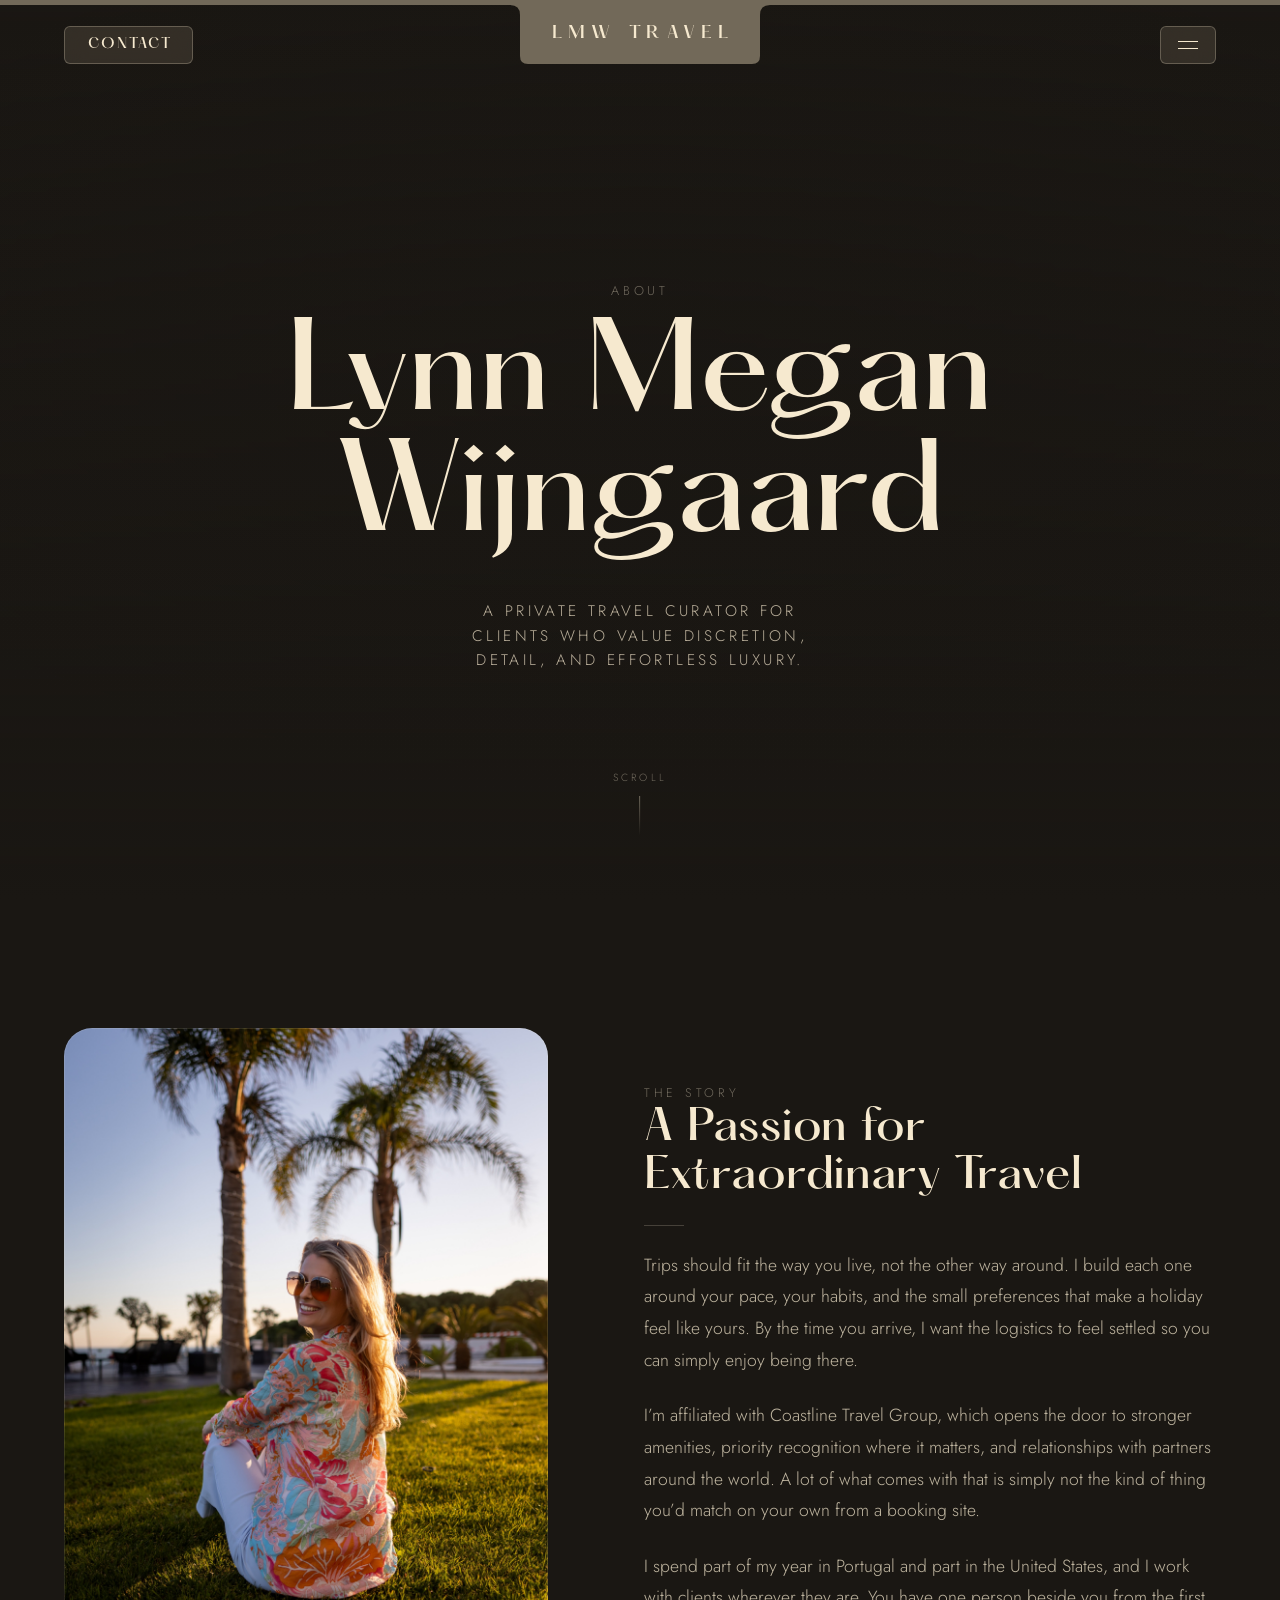
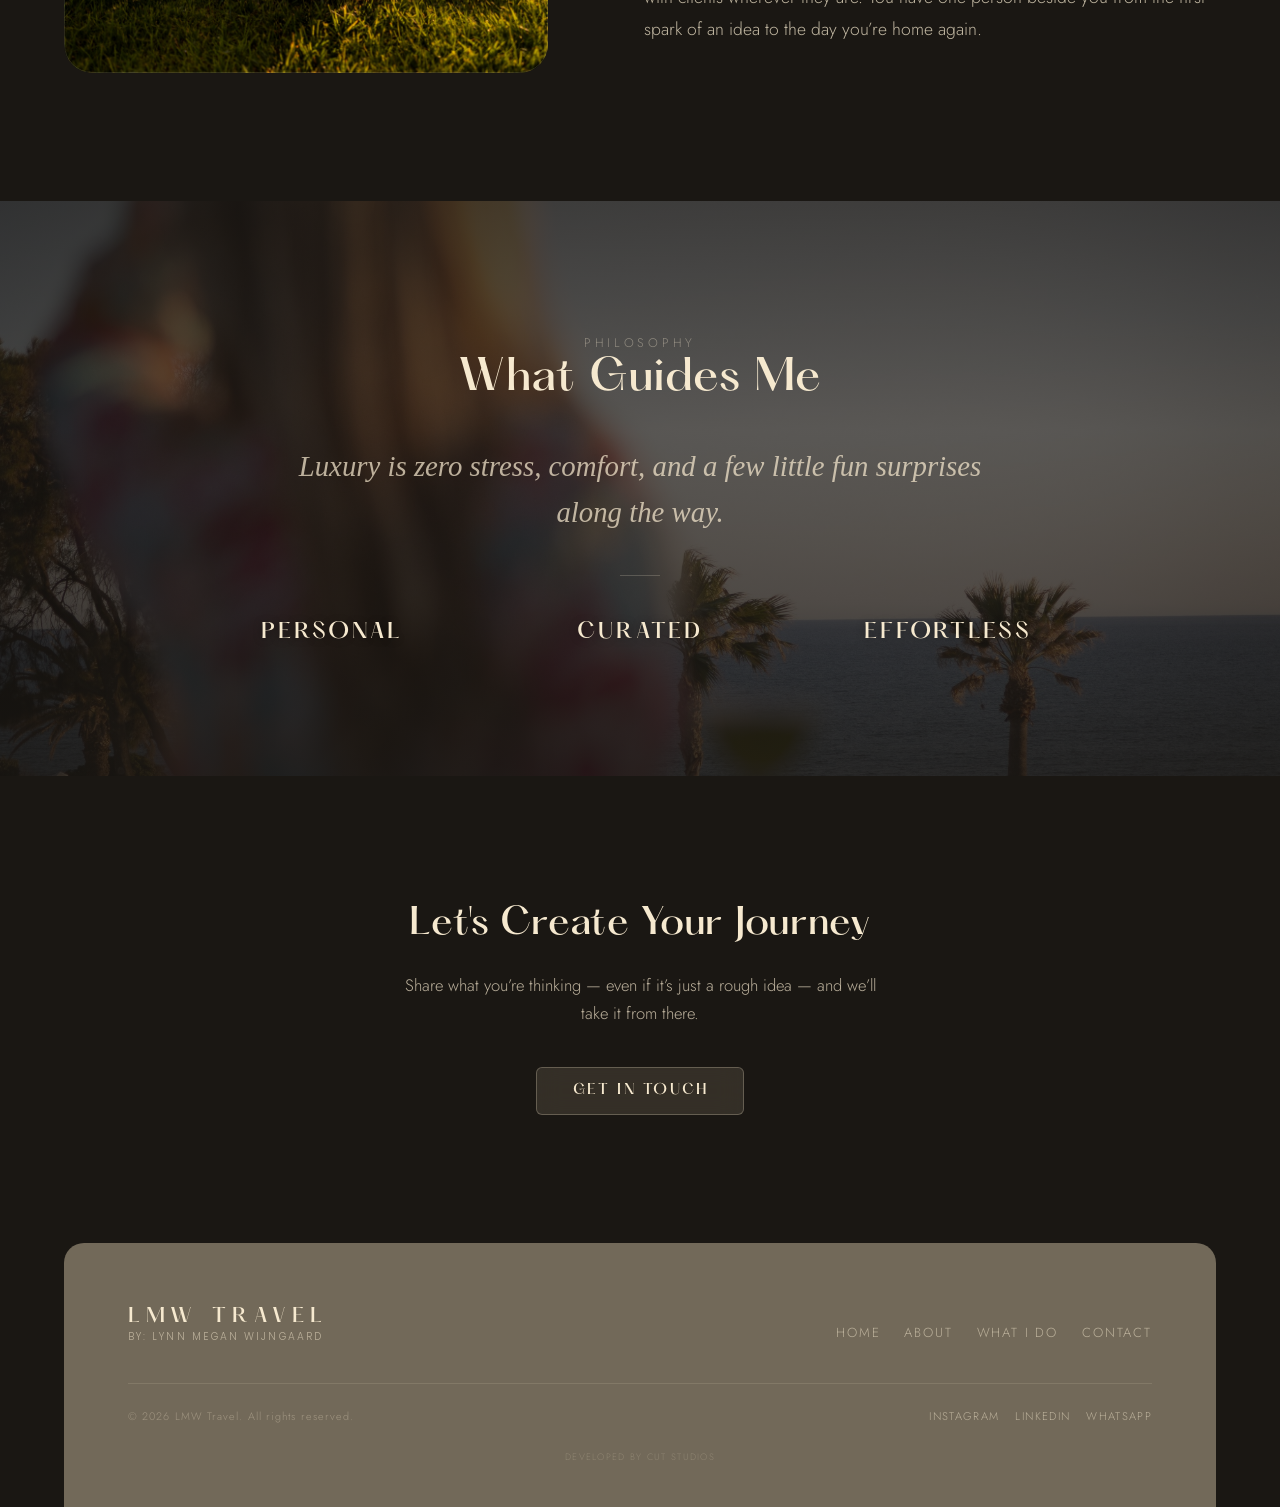
==== commit 15e5c44f: "m" ====
--- a/about.html
+++ b/about.html
@@ -33,6 +33,12 @@
       </svg>
     </div>
 
+    <div class="header__notch-center">
+      <a href="index.html" class="header__notch" aria-label="LMW Travel — Home">
+        <span class="header__notch-label">LMW TRAVEL</span>
+      </a>
+    </div>
+
     <div class="header__bar">
 
       <a href="contact.html" class="header__contact" aria-label="Get in touch with Lynn">
@@ -41,10 +47,6 @@
           <path d="M22 4L12 13 2 4"/>
         </svg>
         <span class="header__contact-label">Contact</span>
-      </a>
-
-      <a href="index.html" class="header__notch" aria-label="LMW Travel — Home">
-        <span class="header__notch-label">LMW TRAVEL</span>
       </a>
 
       <button
@@ -101,9 +103,9 @@
         </div>
         <nav class="nav-overlay__list" role="navigation" aria-label="Main navigation">
           <a href="about.html" class="nav-overlay__link" data-photo="3">About Me</a>
-          <a href="contact.html" class="nav-overlay__link" data-photo="4">Contact</a>
           <a href="whatido.html" class="nav-overlay__link" data-photo="1">What I Do</a>
           <a href="benefits.html" class="nav-overlay__link" data-photo="2">Benefits &amp; Partnerships</a>
+          <a href="contact.html" class="nav-overlay__link" data-photo="4">Contact</a>
         </nav>
       </div>
       <div class="nav-overlay__lang">
@@ -160,13 +162,13 @@
           <div class="about-bio__line" aria-hidden="true"></div>
           <div class="about-bio__body">
             <p>
-              I create personalized, detail-driven journeys shaped around your lifestyle, pace, and preferences — so every moment feels effortless and distinctly yours.
+              Trips should fit the way you live, not the other way around. I build each one around your pace, your habits, and the small preferences that make a holiday feel like yours. By the time you arrive, I want the logistics to feel settled so you can simply enjoy being there.
             </p>
             <p>
-              Through my affiliation with Coastline Travel Group, my clients receive enhanced amenities, priority recognition, and access to exceptional global partnerships — often with added value you won’t find online.
+              I’m affiliated with Coastline Travel Group, which opens the door to stronger amenities, priority recognition where it matters, and relationships with partners around the world. A lot of what comes with that is simply not the kind of thing you’d match on your own from a booking site.
             </p>
             <p>
-              I operate between Portugal and the United States, working with clients worldwide. You’ll have one dedicated point of contact from first inspiration to the final return home.
+              I spend part of my year in Portugal and part in the United States, and I work with clients wherever they are. You have one person beside you from the first spark of an idea to the day you’re home again.
             </p>
           </div>
         </div>
@@ -183,22 +185,19 @@
         <span class="about-values__eyebrow">Philosophy</span>
         <h2 class="about-values__heading">What Guides Me</h2>
         <blockquote class="about-values__quote">
-          Lynn i need this info!!!
+          Luxury is zero stress, comfort, and a few little fun surprises along the way.
         </blockquote>
         <div class="about-values__line" aria-hidden="true"></div>
 
         <div class="about-values__pillars">
           <div class="about-values__pillar">
             <h3 class="about-values__pillar-title">Personal</h3>
-            <p class="about-values__pillar-desc">Lynn i need this info!!!</p>
           </div>
           <div class="about-values__pillar">
             <h3 class="about-values__pillar-title">Curated</h3>
-            <p class="about-values__pillar-desc">Lynn i need this info!!!</p>
           </div>
           <div class="about-values__pillar">
             <h3 class="about-values__pillar-title">Effortless</h3>
-            <p class="about-values__pillar-desc">Lynn i need this info!!!</p>
           </div>
         </div>
 
--- a/css/variables.css
+++ b/css/variables.css
@@ -81,7 +81,6 @@
   /* ---- Staggered Hero Entrance Delays ---- */
   --delay-line1: 0.8s;
   --delay-line2: 1.1s;
-  --delay-tagline: 1.4s;
   --delay-cta: 1.8s;
 
   /* Breakpoints (documented; media queries cannot reliably use var()) */
--- a/css/animations.css
+++ b/css/animations.css
@@ -31,11 +31,11 @@
 @keyframes notchDrop {
   0% {
     opacity: 0;
-    transform: translateX(-50%) translateY(-100%);
+    transform: translateY(-100%);
   }
   100% {
     opacity: 1;
-    transform: translateX(-50%) translateY(0);
+    transform: translateY(0);
   }
 }
 
@@ -76,7 +76,6 @@
   }
 
   .hero__headline-line,
-  .hero__tagline,
   .hero__cta {
     opacity: 1 !important;
     transform: none !important;
@@ -95,7 +94,7 @@
 
   .header__notch {
     opacity: 1 !important;
-    transform: translateX(-50%) !important;
+    transform: none !important;
   }
 
   .hamburger,
--- a/css/header.css
+++ b/css/header.css
@@ -174,20 +174,39 @@
   }
 }
 
-/* ---- Centered Logo Notch (label floats over the SVG-filled shape) ---- */
+/* ---- Logo notch: full-width flex row centers the link (no translateX-50%) ----
+   Horizontal centering uses flexbox on a fixed full-bleed shell so we never
+   depend on transform + left:50%, which can fail on first paint in some browsers.
+   ---- */
+
+.header__notch-center {
+  position: fixed;
+  top: 0;
+  left: 0;
+  right: 0;
+  width: 100%;
+  height: var(--notch-height-mobile);
+  display: flex;
+  justify-content: center;
+  align-items: flex-start;
+  z-index: 110;
+  pointer-events: none;
+}
+
+@media (min-width: 1024px) {
+  .header__notch-center {
+    height: var(--notch-height);
+  }
+}
 
 .header__notch {
-  position: absolute;
-  top: 0;
-  left: 50%;
-  transform: translateX(-50%);
+  position: relative;
+  display: flex;
+  align-items: center;
+  justify-content: center;
   width: clamp(150px, 42vw, var(--notch-width-mobile));
   height: var(--notch-height-mobile);
-  display: flex;
-  align-items: center;
-  justify-content: center;
   pointer-events: auto;
-  z-index: 110;
   -webkit-tap-highlight-color: transparent;
   text-decoration: none;
   background: none;
@@ -309,20 +328,21 @@
 .header__notch.anim-done {
   animation: none !important;
   opacity: 1;
-  transform: translateX(-50%);
+  transform: none;
 }
 
 /* ---- Slide header chrome off-screen when menu is open ---- */
 
 .header__notch-wrap,
 .header__contact,
-.header__notch {
+.header__notch-center {
   transition: transform 0.6s var(--ease-entrance) 0.25s,
               opacity 0.6s var(--ease-entrance) 0.25s;
 }
 
 .header--menu-open .header__notch-wrap,
-.header--menu-open .header__contact {
+.header--menu-open .header__contact,
+.header--menu-open .header__notch-center {
   transform: translateY(calc(-1 * var(--notch-height-mobile) - 20px));
   opacity: 0;
   pointer-events: none;
@@ -330,29 +350,19 @@
               opacity 0.3s var(--ease-exit);
 }
 
-.header--menu-open .header__notch {
-  transform: translateX(-50%) translateY(calc(-1 * var(--notch-height-mobile) - 20px));
-  opacity: 0;
-  pointer-events: none;
-  transition: transform 0.3s var(--ease-exit),
-              opacity 0.3s var(--ease-exit);
-}
-
 @media (min-width: 1024px) {
   .header--menu-open .header__notch-wrap,
-  .header--menu-open .header__contact {
+  .header--menu-open .header__contact,
+  .header--menu-open .header__notch-center {
     transform: translateY(calc(-1 * var(--notch-height) - 20px));
   }
-
-  .header--menu-open .header__notch {
-    transform: translateX(-50%) translateY(calc(-1 * var(--notch-height) - 20px));
-  }
 }
 
 /* ---- Slide header off-screen when a card is expanded fullscreen ---- */
 
 .header--card-expanded .header__notch-wrap,
-.header--card-expanded .header__contact {
+.header--card-expanded .header__contact,
+.header--card-expanded .header__notch-center {
   transform: translateY(calc(-1 * var(--notch-height-mobile) - 20px));
   opacity: 0;
   pointer-events: none;
@@ -360,22 +370,16 @@
               opacity 0.4s var(--ease-exit);
 }
 
+@media (min-width: 1024px) {
+  .header--card-expanded .header__notch-wrap,
+  .header--card-expanded .header__contact,
+  .header--card-expanded .header__notch-center {
+    transform: translateY(calc(-1 * var(--notch-height) - 20px));
+  }
+}
+
+.header--menu-open .header__notch,
 .header--card-expanded .header__notch {
-  transform: translateX(-50%) translateY(calc(-1 * var(--notch-height-mobile) - 20px));
-  opacity: 0;
-  pointer-events: none;
-  transition: transform 0.4s var(--ease-exit),
-              opacity 0.4s var(--ease-exit);
-}
-
-@media (min-width: 1024px) {
-  .header--card-expanded .header__notch-wrap,
-  .header--card-expanded .header__contact {
-    transform: translateY(calc(-1 * var(--notch-height) - 20px));
-  }
-
-  .header--card-expanded .header__notch {
-    transform: translateX(-50%) translateY(calc(-1 * var(--notch-height) - 20px));
-  }
-}
-
+  pointer-events: none;
+}
+
--- a/css/nav-overlay.css
+++ b/css/nav-overlay.css
@@ -294,8 +294,8 @@
     overflow-wrap: anywhere; /* allow long items to wrap instead of overflowing */
   }
 
-  /* Tighten line spacing for the wrapped second item ("Benefits & Partnerships") */
-  .nav-overlay__list .nav-overlay__link:nth-child(2) {
+  /* Tighten line spacing for the wrapped third item ("Benefits & Partnerships") */
+  .nav-overlay__list .nav-overlay__link:nth-child(3) {
     line-height: 1.15;
   }
 
--- a/css/about.css
+++ b/css/about.css
@@ -539,16 +539,6 @@
   letter-spacing: 0.15em;
   color: var(--color-cream);
   text-shadow: 0 1px 8px rgba(0, 0, 0, 0.4);
-}
-
-.about-values__pillar-desc {
-  font-family: var(--font-ui);
-  font-weight: 300;
-  font-size: clamp(0.85rem, 1.3vw, 1rem);
-  line-height: 1.7;
-  color: var(--color-cream-75);
-  max-width: 32ch;
-  text-shadow: 0 1px 6px rgba(0, 0, 0, 0.35);
 }
 
 /* ==========================================================================
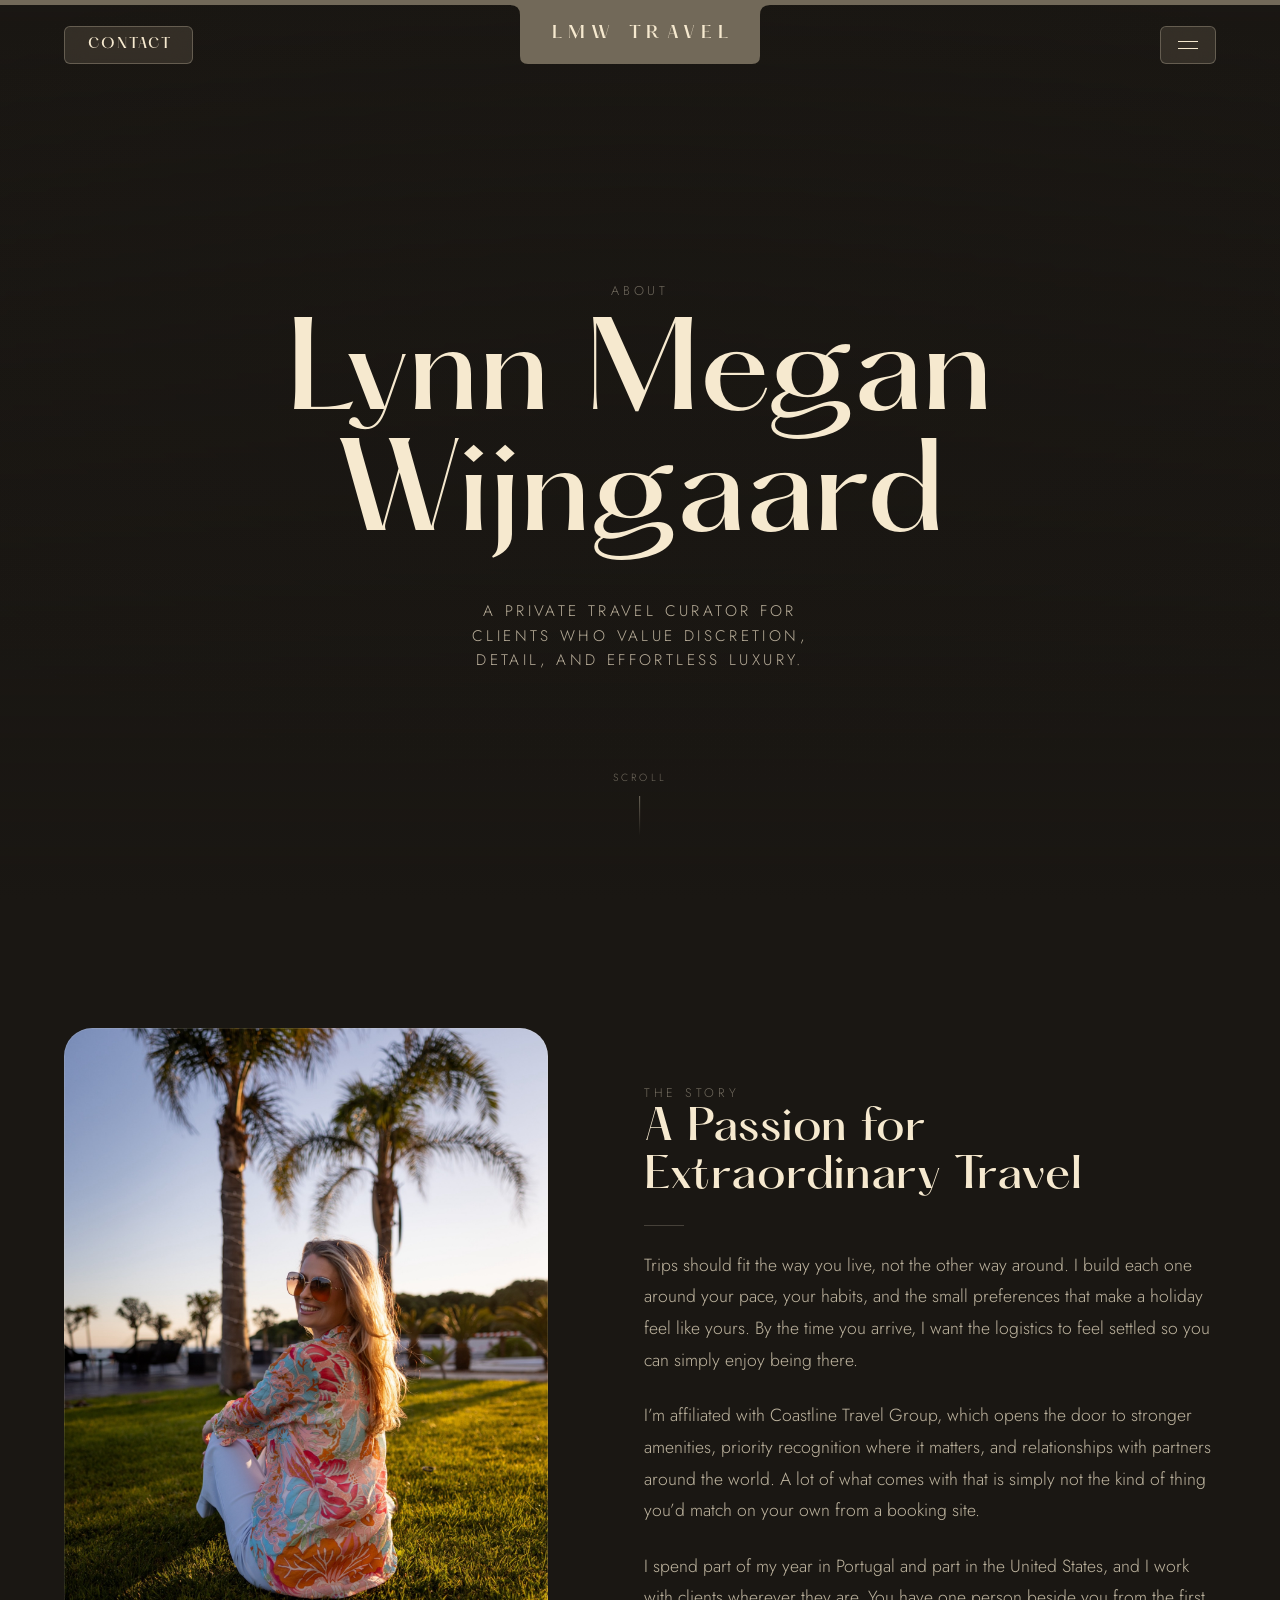
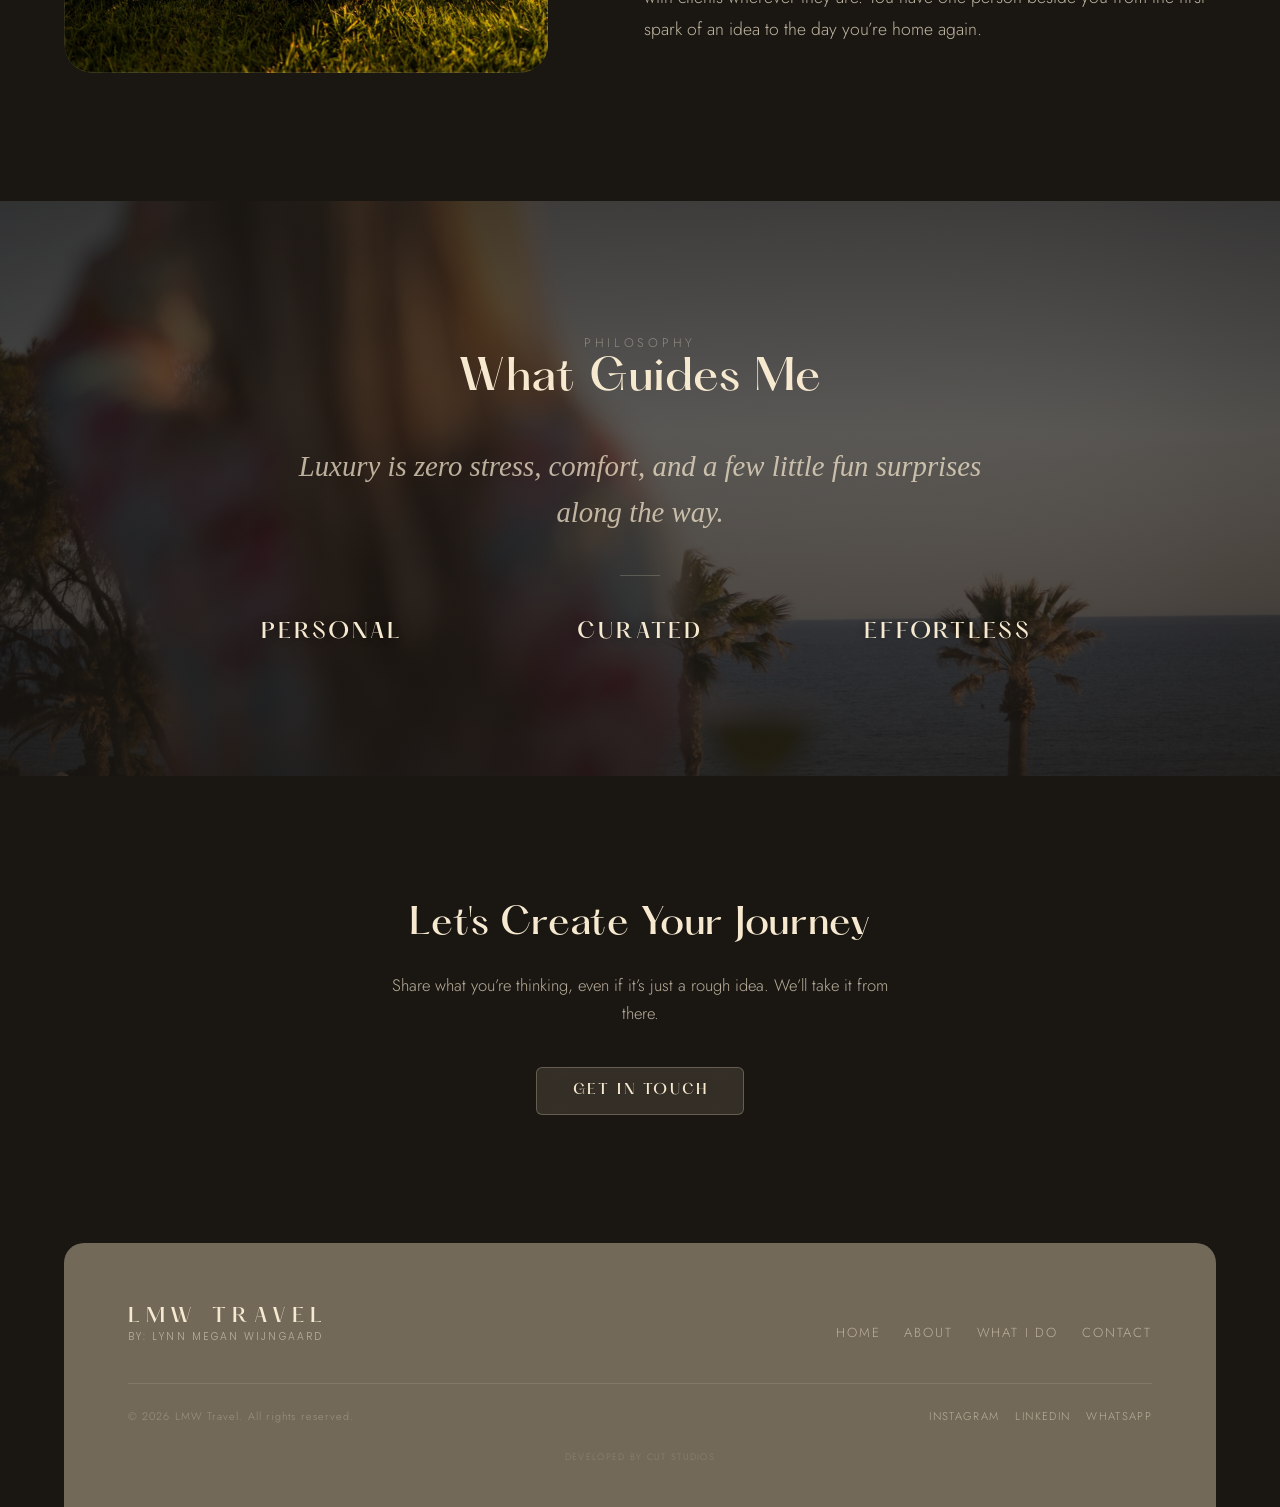
==== commit 5b32d714: "final" ====
--- a/about.html
+++ b/about.html
@@ -3,8 +3,8 @@
 <head>
   <meta charset="UTF-8">
   <meta name="viewport" content="width=device-width, initial-scale=1.0, viewport-fit=cover">
-  <meta name="description" content="Meet Lynn Megan Wijngaard — the curator behind LMW Travel's bespoke luxury journeys.">
-  <title>About Lynn — LMW Travel</title>
+  <meta name="description" content="Meet Lynn Megan Wijngaard, the curator behind LMW Travel's bespoke luxury journeys." data-i18n-attr="content:meta.about.description">
+  <title data-i18n="meta.about.title">About Lynn, LMW Travel</title>
 
   <!-- Stylesheets (order matters) -->
   <link rel="stylesheet" href="css/reset.css">
@@ -21,6 +21,8 @@
   <link rel="preconnect" href="https://fonts.gstatic.com" crossorigin>
 
   <noscript><style>.about-hero--ready .about-hero__label,.about-hero--ready .about-hero__title,.about-hero--ready .about-hero__subtitle,.about-hero--ready .about-hero__scroll{opacity:1!important;transform:none!important;animation:none!important}.header{visibility:visible!important}[data-reveal]{opacity:1!important;transform:none!important}</style></noscript>
+
+  <script src="js/i18n.js" defer></script>
 </head>
 <body class="about-page">
 
@@ -34,19 +36,19 @@
     </div>
 
     <div class="header__notch-center">
-      <a href="index.html" class="header__notch" aria-label="LMW Travel — Home">
+      <a href="index.html" class="header__notch" aria-label="LMW Travel, home" data-i18n-attr="aria-label:a11y.home">
         <span class="header__notch-label">LMW TRAVEL</span>
       </a>
     </div>
 
     <div class="header__bar">
 
-      <a href="contact.html" class="header__contact" aria-label="Get in touch with Lynn">
+      <a href="contact.html" class="header__contact" aria-label="Get in touch with Lynn" data-i18n-attr="aria-label:nav.getInTouch">
         <svg class="header__contact-icon" aria-hidden="true" viewBox="0 0 24 24" fill="none" stroke="currentColor" stroke-width="1.5" stroke-linecap="round" stroke-linejoin="round">
           <rect x="2" y="4" width="20" height="16" rx="2"/>
           <path d="M22 4L12 13 2 4"/>
         </svg>
-        <span class="header__contact-label">Contact</span>
+        <span class="header__contact-label" data-i18n="nav.contact">Contact</span>
       </a>
 
       <button
@@ -55,6 +57,7 @@
         aria-label="Open navigation"
         aria-expanded="false"
         aria-controls="nav-overlay"
+        data-i18n-attr="aria-label:a11y.openNav"
       >
         <span class="hamburger__line" aria-hidden="true"></span>
         <span class="hamburger__line" aria-hidden="true"></span>
@@ -65,47 +68,47 @@
   </header>
 
   <!-- ======== Navigation Overlay ======== -->
-  <div class="nav-overlay" id="nav-overlay" role="dialog" aria-modal="true" aria-label="Navigation menu">
+  <div class="nav-overlay" id="nav-overlay" role="dialog" aria-modal="true" aria-label="Navigation menu" data-i18n-attr="aria-label:a11y.navDialog">
 
     <div class="nav-overlay__panel nav-overlay__panel--left">
       <div class="nav-overlay__inner">
         <div class="nav-overlay__brand-block">
-          <span class="nav-overlay__logo-title">LMW Travel</span>
-          <span class="nav-overlay__logo-subtitle">By: Lynn Megan Wijngaard</span>
+          <span class="nav-overlay__logo-title" data-i18n="common.brand">LMW Travel</span>
+          <span class="nav-overlay__logo-subtitle" data-i18n="common.byLine">By: Lynn Megan Wijngaard</span>
         </div>
         <div class="nav-overlay__contact-block">
-          <h3 class="nav-overlay__contact-heading">Get in Touch</h3>
+          <h3 class="nav-overlay__contact-heading" data-i18n="nav.getInTouchHeading">Get in Touch</h3>
           <p class="nav-overlay__contact-name">Lynn Megan Wijngaard</p>
           <a href="mailto:lynn@lmwtravel.com" class="nav-overlay__contact-link">lynn@lmwtravel.com</a>
           <a href="tel:+351913564962" class="nav-overlay__contact-link">+351 913 564 962</a>
         </div>
         <div class="nav-overlay__social-block">
-          <a href="https://www.instagram.com/lynn_lmwtravel/" target="_blank" rel="noopener noreferrer" class="nav-overlay__social-link" aria-label="Instagram">Instagram</a>
-          <a href="https://www.linkedin.com/in/lynn-megan-wijngaard-82597711a/" target="_blank" rel="noopener noreferrer" class="nav-overlay__social-link" aria-label="LinkedIn">LinkedIn</a>
-          <a href="https://wa.me/351913564962?text=Hi%20Lynn%2C%20I%E2%80%99d%20love%20some%20help%20planning%20my%20next%20trip%20%E2%80%94%20looking%20forward%20to%20hearing%20from%20you!" target="_blank" rel="noopener noreferrer" class="nav-overlay__social-link" aria-label="WhatsApp">WhatsApp</a>
+          <a href="https://www.instagram.com/lynn_lmwtravel/" target="_blank" rel="noopener noreferrer" class="nav-overlay__social-link" aria-label="Instagram" data-i18n="social.instagram" data-i18n-attr="aria-label:social.instagram">Instagram</a>
+          <a href="https://www.linkedin.com/in/lynn-megan-wijngaard-82597711a/" target="_blank" rel="noopener noreferrer" class="nav-overlay__social-link" aria-label="LinkedIn" data-i18n="social.linkedin" data-i18n-attr="aria-label:social.linkedin">LinkedIn</a>
+          <a href="https://wa.me/351913564962?text=Hi%20Lynn%2C%20I%E2%80%99d%20love%20some%20help%20planning%20my%20next%20trip%20%E2%80%94%20looking%20forward%20to%20hearing%20from%20you!" target="_blank" rel="noopener noreferrer" class="nav-overlay__social-link" aria-label="WhatsApp" data-i18n="social.whatsapp" data-i18n-attr="aria-label:social.whatsapp">WhatsApp</a>
         </div>
       </div>
     </div>
 
     <div class="nav-overlay__photo">
-      <img src="assets/images/lynn photo for off canvas menu.jpg" alt="LMW Travel" class="nav-overlay__photo-img nav-overlay__photo-img--active" data-index="0" />
-      <img src="assets/images/what i do photo.jpg" alt="What I Do" class="nav-overlay__photo-img" data-index="1" />
-      <img src="assets/images/benefits.jpg" alt="Benefits & Partnerships" class="nav-overlay__photo-img" data-index="2" />
-      <img src="assets/images/Lynn about me photo.jpg" alt="About Me" class="nav-overlay__photo-img" data-index="3" />
-      <img src="assets/images/contact photo.jpg" alt="Contact" class="nav-overlay__photo-img" data-index="4" />
+      <img src="assets/images/lynn photo for off canvas menu.jpg" alt="LMW Travel" class="nav-overlay__photo-img nav-overlay__photo-img--active" data-index="0" loading="lazy" decoding="async" data-i18n-attr="alt:common.brand" />
+      <img src="assets/images/what i do photo.jpg" alt="What I Do" class="nav-overlay__photo-img" data-index="1" loading="lazy" decoding="async" data-i18n-attr="alt:nav.whatIDo" />
+      <img src="assets/images/benefits.jpg" alt="Benefits & Partnerships" class="nav-overlay__photo-img" data-index="2" loading="lazy" decoding="async" data-i18n-attr="alt:nav.benefits" />
+      <img src="assets/images/Lynn about me photo.jpg" alt="About Me" class="nav-overlay__photo-img" data-index="3" loading="lazy" decoding="async" data-i18n-attr="alt:nav.about" />
+      <img src="assets/images/contact photo.jpg" alt="Contact" class="nav-overlay__photo-img" data-index="4" loading="lazy" decoding="async" data-i18n-attr="alt:nav.contact" />
     </div>
 
     <div class="nav-overlay__panel nav-overlay__panel--right">
       <div class="nav-overlay__inner">
         <div class="nav-overlay__brand-block nav-overlay__brand-block--mobile">
-          <span class="nav-overlay__logo-title">LMW Travel</span>
-          <span class="nav-overlay__logo-subtitle">By: Lynn Megan Wijngaard</span>
+          <span class="nav-overlay__logo-title" data-i18n="common.brand">LMW Travel</span>
+          <span class="nav-overlay__logo-subtitle" data-i18n="common.byLine">By: Lynn Megan Wijngaard</span>
         </div>
         <nav class="nav-overlay__list" role="navigation" aria-label="Main navigation">
-          <a href="about.html" class="nav-overlay__link" data-photo="3">About Me</a>
-          <a href="whatido.html" class="nav-overlay__link" data-photo="1">What I Do</a>
-          <a href="benefits.html" class="nav-overlay__link" data-photo="2">Benefits &amp; Partnerships</a>
-          <a href="contact.html" class="nav-overlay__link" data-photo="4">Contact</a>
+          <a href="about.html" class="nav-overlay__link" data-photo="3" data-i18n="nav.about">About Me</a>
+          <a href="whatido.html" class="nav-overlay__link" data-photo="1" data-i18n="nav.whatIDo">What I Do</a>
+          <a href="benefits.html" class="nav-overlay__link" data-photo="2" data-i18n="nav.benefits">Benefits &amp; Partnerships</a>
+          <a href="contact.html" class="nav-overlay__link" data-photo="4" data-i18n="nav.contact">Contact</a>
         </nav>
       </div>
       <div class="nav-overlay__lang">
@@ -121,55 +124,49 @@
   <main>
 
     <!-- ======== Hero Section ======== -->
-    <section class="about-hero" aria-label="About Lynn">
+    <section class="about-hero" aria-label="About Lynn" data-i18n-attr="aria-label:about.hero.aria">
 
       <div class="about-hero__image" aria-hidden="true"></div>
       <div class="about-hero__overlay" aria-hidden="true"></div>
 
       <div class="about-hero__content">
-        <span class="about-hero__label">About</span>
+        <span class="about-hero__label" data-i18n="about.hero.label">About</span>
         <h1 class="about-hero__title">Lynn Megan Wijngaard</h1>
-        <p class="about-hero__subtitle">
-          A private travel curator for clients who value discretion, detail, and effortless luxury.
-        </p>
+        <p class="about-hero__subtitle" data-i18n="about.hero.subtitle">A private travel curator for clients who value discretion, detail, and effortless luxury.</p>
       </div>
 
       <div class="about-hero__scroll" aria-hidden="true">
-        <span class="about-hero__scroll-label">Scroll</span>
+        <span class="about-hero__scroll-label" data-i18n="about.hero.scroll">Scroll</span>
         <span class="about-hero__scroll-line"></span>
       </div>
 
     </section>
 
     <!-- ======== Biography Section ======== -->
-    <section class="about-bio" aria-label="Biography">
+    <section class="about-bio" aria-label="Biography" data-i18n-attr="aria-label:about.bio.aria">
       <div class="about-bio__inner">
 
         <div class="about-bio__portrait-wrap" data-reveal>
           <div class="about-bio__portrait">
             <img
               src="assets/images/thestorysectionimage.jpg"
-              alt="Lynn Megan Wijngaard — luxury travel curator"
+              alt="Lynn Megan Wijngaard, luxury travel curator"
               loading="lazy"
+              decoding="async"
+              data-i18n-attr="alt:about.bio.imgAlt"
             />
             <div class="about-bio__portrait-accent" aria-hidden="true"></div>
           </div>
         </div>
 
         <div class="about-bio__text" data-reveal>
-          <span class="about-bio__eyebrow">The Story</span>
-          <h2 class="about-bio__heading">A Passion for<br>Extraordinary Travel</h2>
+          <span class="about-bio__eyebrow" data-i18n="about.bio.story">The Story</span>
+          <h2 class="about-bio__heading" data-i18n="about.bio.heading">A Passion for<br>Extraordinary Travel</h2>
           <div class="about-bio__line" aria-hidden="true"></div>
           <div class="about-bio__body">
-            <p>
-              Trips should fit the way you live, not the other way around. I build each one around your pace, your habits, and the small preferences that make a holiday feel like yours. By the time you arrive, I want the logistics to feel settled so you can simply enjoy being there.
-            </p>
-            <p>
-              I’m affiliated with Coastline Travel Group, which opens the door to stronger amenities, priority recognition where it matters, and relationships with partners around the world. A lot of what comes with that is simply not the kind of thing you’d match on your own from a booking site.
-            </p>
-            <p>
-              I spend part of my year in Portugal and part in the United States, and I work with clients wherever they are. You have one person beside you from the first spark of an idea to the day you’re home again.
-            </p>
+            <p data-i18n="about.bio.p1">Trips should fit the way you live, not the other way around. I build each one around your pace, your habits, and the small preferences that make a holiday feel like yours. By the time you arrive, I want the logistics to feel settled so you can simply enjoy being there.</p>
+            <p data-i18n="about.bio.p2">I’m affiliated with Coastline Travel Group, which opens the door to stronger amenities, priority recognition where it matters, and relationships with partners around the world. A lot of what comes with that is simply not the kind of thing you’d match on your own from a booking site.</p>
+            <p data-i18n="about.bio.p3">I spend part of my year in Portugal and part in the United States, and I work with clients wherever they are. You have one person beside you from the first spark of an idea to the day you’re home again.</p>
           </div>
         </div>
 
@@ -177,27 +174,25 @@
     </section>
 
     <!-- ======== Values / Philosophy ======== -->
-    <section class="about-values" aria-label="Philosophy">
+    <section class="about-values" aria-label="Philosophy" data-i18n-attr="aria-label:about.values.aria">
       <div class="about-values__bg" aria-hidden="true"></div>
       <div class="about-values__overlay" aria-hidden="true"></div>
       <div class="about-values__inner" data-reveal>
 
-        <span class="about-values__eyebrow">Philosophy</span>
-        <h2 class="about-values__heading">What Guides Me</h2>
-        <blockquote class="about-values__quote">
-          Luxury is zero stress, comfort, and a few little fun surprises along the way.
-        </blockquote>
+        <span class="about-values__eyebrow" data-i18n="about.values.eyebrow">Philosophy</span>
+        <h2 class="about-values__heading" data-i18n="about.values.heading">What Guides Me</h2>
+        <blockquote class="about-values__quote" data-i18n="about.values.quote">Luxury is zero stress, comfort, and a few little fun surprises along the way.</blockquote>
         <div class="about-values__line" aria-hidden="true"></div>
 
         <div class="about-values__pillars">
           <div class="about-values__pillar">
-            <h3 class="about-values__pillar-title">Personal</h3>
+            <h3 class="about-values__pillar-title" data-i18n="about.values.pillar1">Personal</h3>
           </div>
           <div class="about-values__pillar">
-            <h3 class="about-values__pillar-title">Curated</h3>
+            <h3 class="about-values__pillar-title" data-i18n="about.values.pillar2">Curated</h3>
           </div>
           <div class="about-values__pillar">
-            <h3 class="about-values__pillar-title">Effortless</h3>
+            <h3 class="about-values__pillar-title" data-i18n="about.values.pillar3">Effortless</h3>
           </div>
         </div>
 
@@ -207,11 +202,9 @@
     <!-- ======== Call to Action ======== -->
     <section class="about-cta" aria-label="Get started">
       <div class="about-cta__inner" data-reveal>
-        <h2 class="about-cta__heading">Let's Create Your Journey</h2>
-        <p class="about-cta__desc">
-          Share what you’re thinking — even if it’s just a rough idea — and we’ll take it from there.
-        </p>
-        <a href="mailto:lynn@lmwtravel.com" class="about-cta__btn">Get in Touch</a>
+        <h2 class="about-cta__heading" data-i18n="about.cta.heading">Let's Create Your Journey</h2>
+        <p class="about-cta__desc" data-i18n="about.cta.body">Share what you’re thinking, even if it’s just a rough idea. We’ll take it from there.</p>
+        <a href="mailto:lynn@lmwtravel.com" class="about-cta__btn" data-i18n="about.cta.button">Get in Touch</a>
       </div>
     </section>
 
@@ -222,32 +215,32 @@
     <div class="site-footer__card">
       <div class="site-footer__top" data-reveal>
         <div class="site-footer__brand">
-          <span class="site-footer__logo">LMW Travel</span>
-          <span class="site-footer__tagline">By: Lynn Megan Wijngaard</span>
+          <span class="site-footer__logo" data-i18n="common.brand">LMW Travel</span>
+          <span class="site-footer__tagline" data-i18n="common.byLine">By: Lynn Megan Wijngaard</span>
         </div>
         <nav class="site-footer__links" aria-label="Footer navigation">
-          <a href="index.html" class="site-footer__link">Home</a>
-          <a href="about.html" class="site-footer__link">About</a>
-          <a href="whatido.html" class="site-footer__link">What&nbsp;I&nbsp;Do</a>
-          <a href="contact.html" class="site-footer__link">Contact</a>
+          <a href="index.html" class="site-footer__link" data-i18n="footer.home">Home</a>
+          <a href="about.html" class="site-footer__link" data-i18n="footer.about">About</a>
+          <a href="whatido.html" class="site-footer__link" data-i18n="footer.whatido">What&nbsp;I&nbsp;Do</a>
+          <a href="contact.html" class="site-footer__link" data-i18n="footer.contact">Contact</a>
         </nav>
       </div>
       <div class="site-footer__bottom">
-        <span class="site-footer__copy">&copy; 2026 LMW Travel. All rights reserved.</span>
+        <span class="site-footer__copy" data-i18n="footer.copyright">&copy; 2026 LMW Travel. All rights reserved.</span>
         <div class="site-footer__social">
-          <a href="https://www.instagram.com/lynn_lmwtravel/" target="_blank" rel="noopener noreferrer" class="site-footer__social-link" aria-label="Instagram">Instagram</a>
-          <a href="https://www.linkedin.com/in/lynn-megan-wijngaard-82597711a/" target="_blank" rel="noopener noreferrer" class="site-footer__social-link" aria-label="LinkedIn">LinkedIn</a>
-          <a href="https://wa.me/351913564962?text=Hi%20Lynn%2C%20I%E2%80%99d%20love%20some%20help%20planning%20my%20next%20trip%20%E2%80%94%20looking%20forward%20to%20hearing%20from%20you!" target="_blank" rel="noopener noreferrer" class="site-footer__social-link" aria-label="WhatsApp">WhatsApp</a>
+          <a href="https://www.instagram.com/lynn_lmwtravel/" target="_blank" rel="noopener noreferrer" class="site-footer__social-link" aria-label="Instagram" data-i18n="social.instagram" data-i18n-attr="aria-label:social.instagram">Instagram</a>
+          <a href="https://www.linkedin.com/in/lynn-megan-wijngaard-82597711a/" target="_blank" rel="noopener noreferrer" class="site-footer__social-link" aria-label="LinkedIn" data-i18n="social.linkedin" data-i18n-attr="aria-label:social.linkedin">LinkedIn</a>
+          <a href="https://wa.me/351913564962?text=Hi%20Lynn%2C%20I%E2%80%99d%20love%20some%20help%20planning%20my%20next%20trip%20%E2%80%94%20looking%20forward%20to%20hearing%20from%20you!" target="_blank" rel="noopener noreferrer" class="site-footer__social-link" aria-label="WhatsApp" data-i18n="social.whatsapp" data-i18n-attr="aria-label:social.whatsapp">WhatsApp</a>
         </div>
       </div>
       <div class="site-footer__credit">
-        <span class="site-footer__credit-text">Developed by <a href="https://www.cutstudios.pt" target="_blank" rel="noopener noreferrer" class="site-footer__credit-link" aria-label="Cut Studios"><span class="site-footer__cut-logo" aria-hidden="true"></span>Cut Studios</a></span>
+        <span class="site-footer__credit-text"><span data-i18n="footer.developedBy">Developed by</span> <a href="https://www.cutstudios.pt" target="_blank" rel="noopener noreferrer" class="site-footer__credit-link" aria-label="Cut Studios"><span class="site-footer__cut-logo" aria-hidden="true"></span>Cut Studios</a></span>
       </div>
     </div>
   </footer>
 
   <!-- ======== Back to Top ======== -->
-  <button class="back-to-top" id="back-to-top" type="button" aria-label="Back to top">
+  <button class="back-to-top" id="back-to-top" type="button" aria-label="Back to top" data-i18n-attr="aria-label:a11y.backToTop">
     <svg width="14" height="14" viewBox="0 0 14 14" fill="none" stroke="currentColor" stroke-width="1.2" stroke-linecap="round" stroke-linejoin="round" aria-hidden="true">
       <path d="M7 12V2"/>
       <path d="M2 6l5-5 5 5"/>
